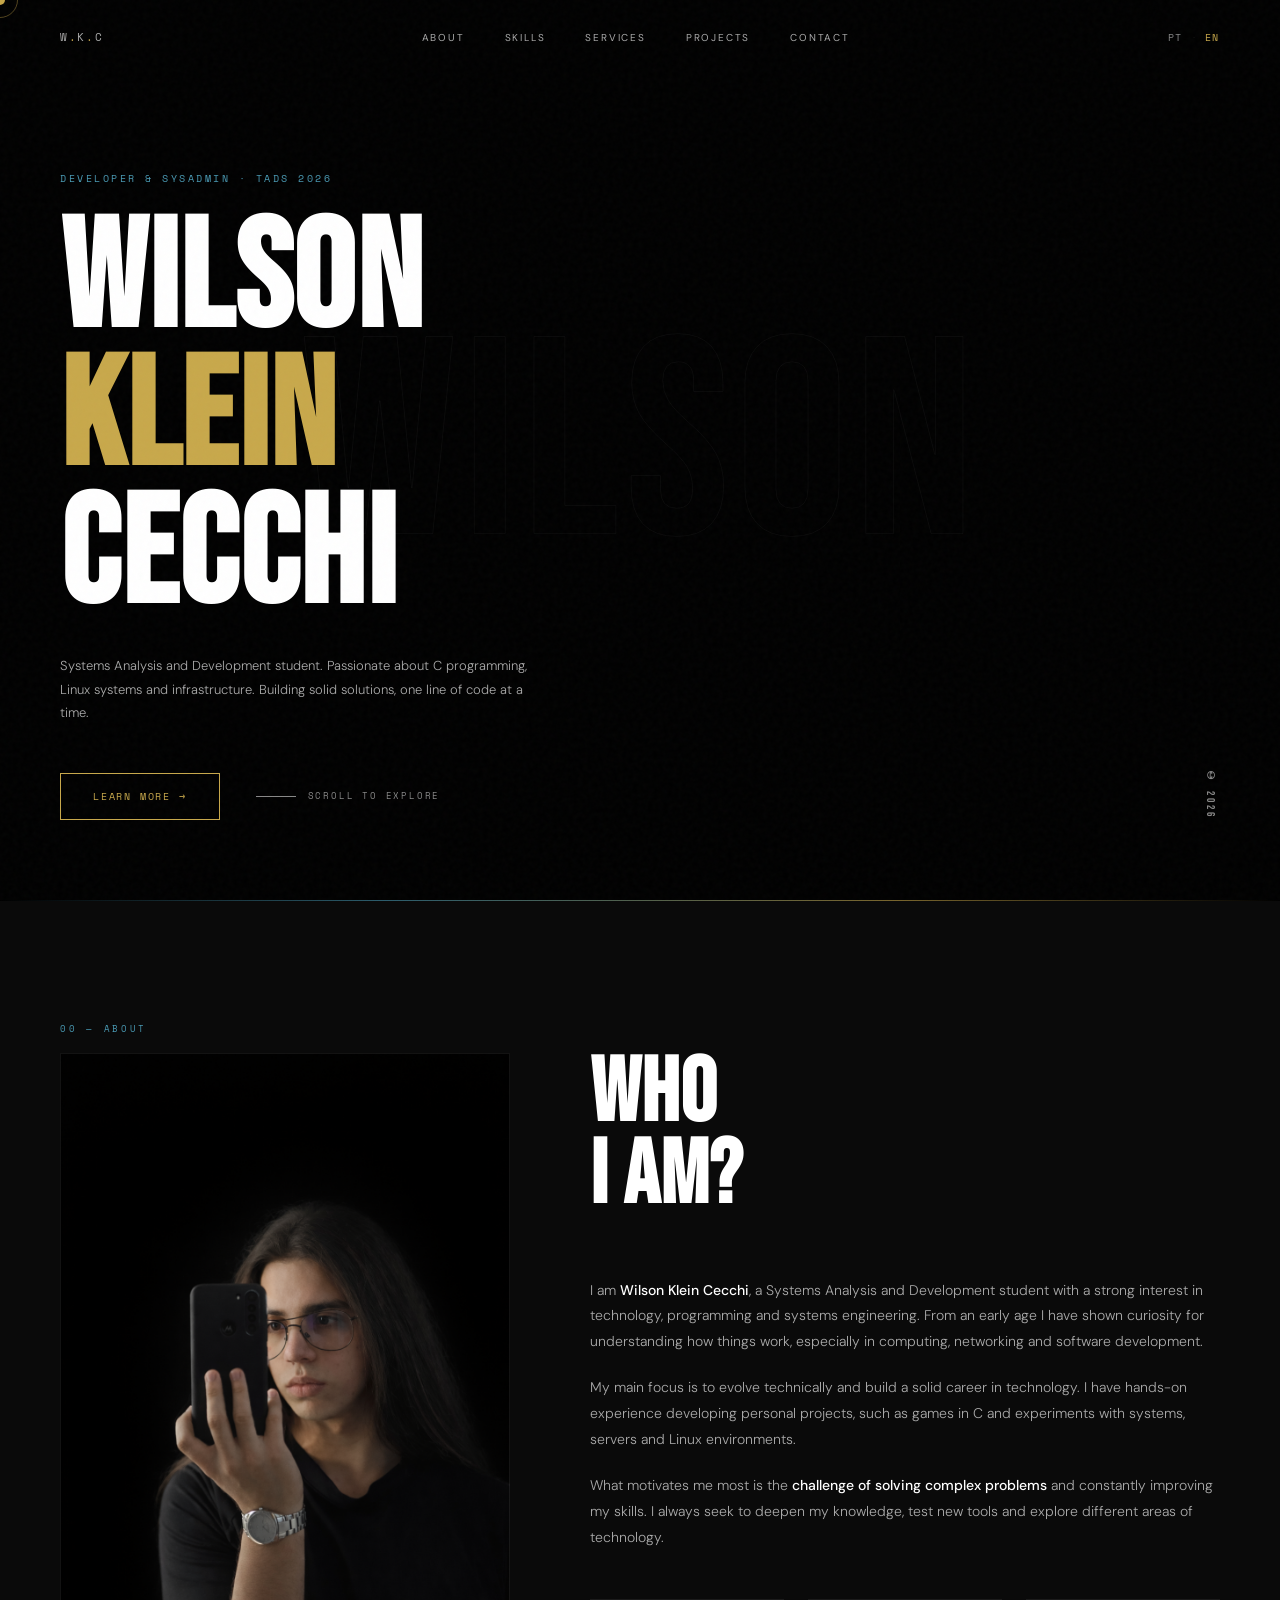
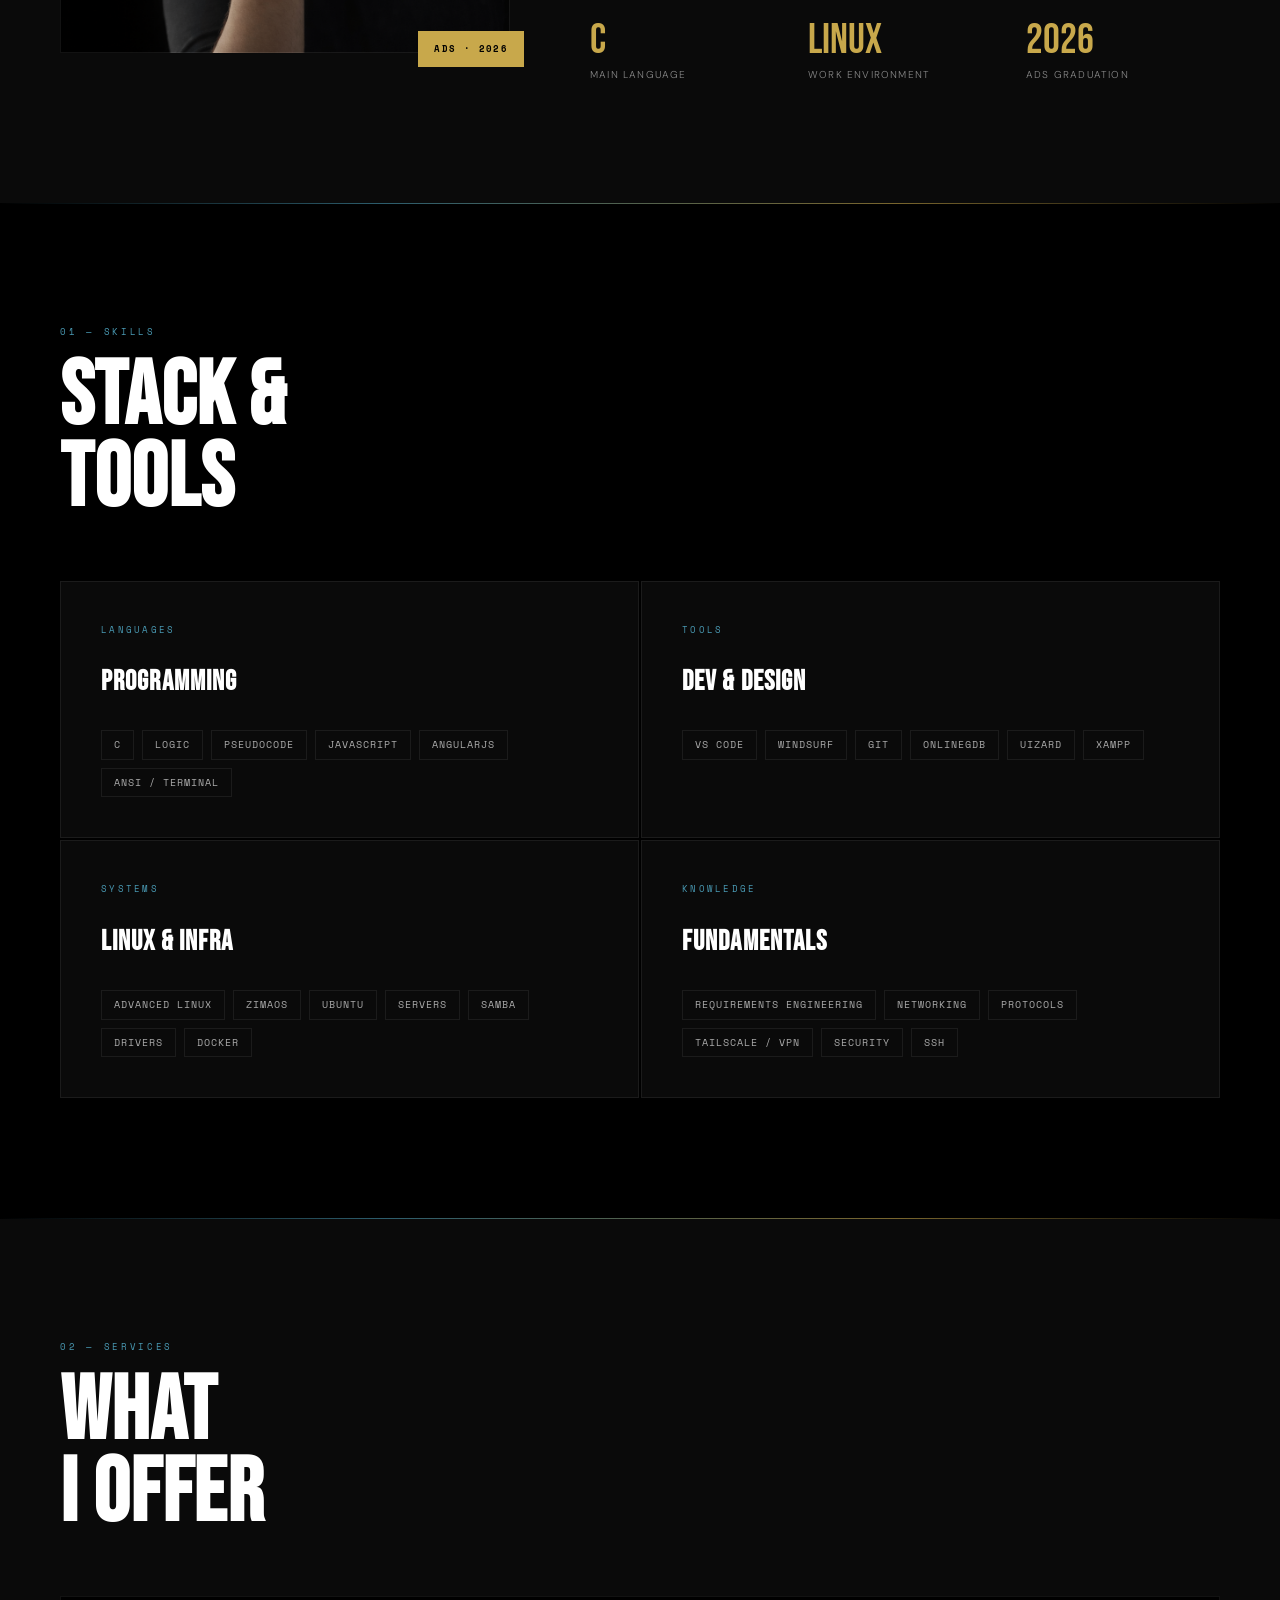
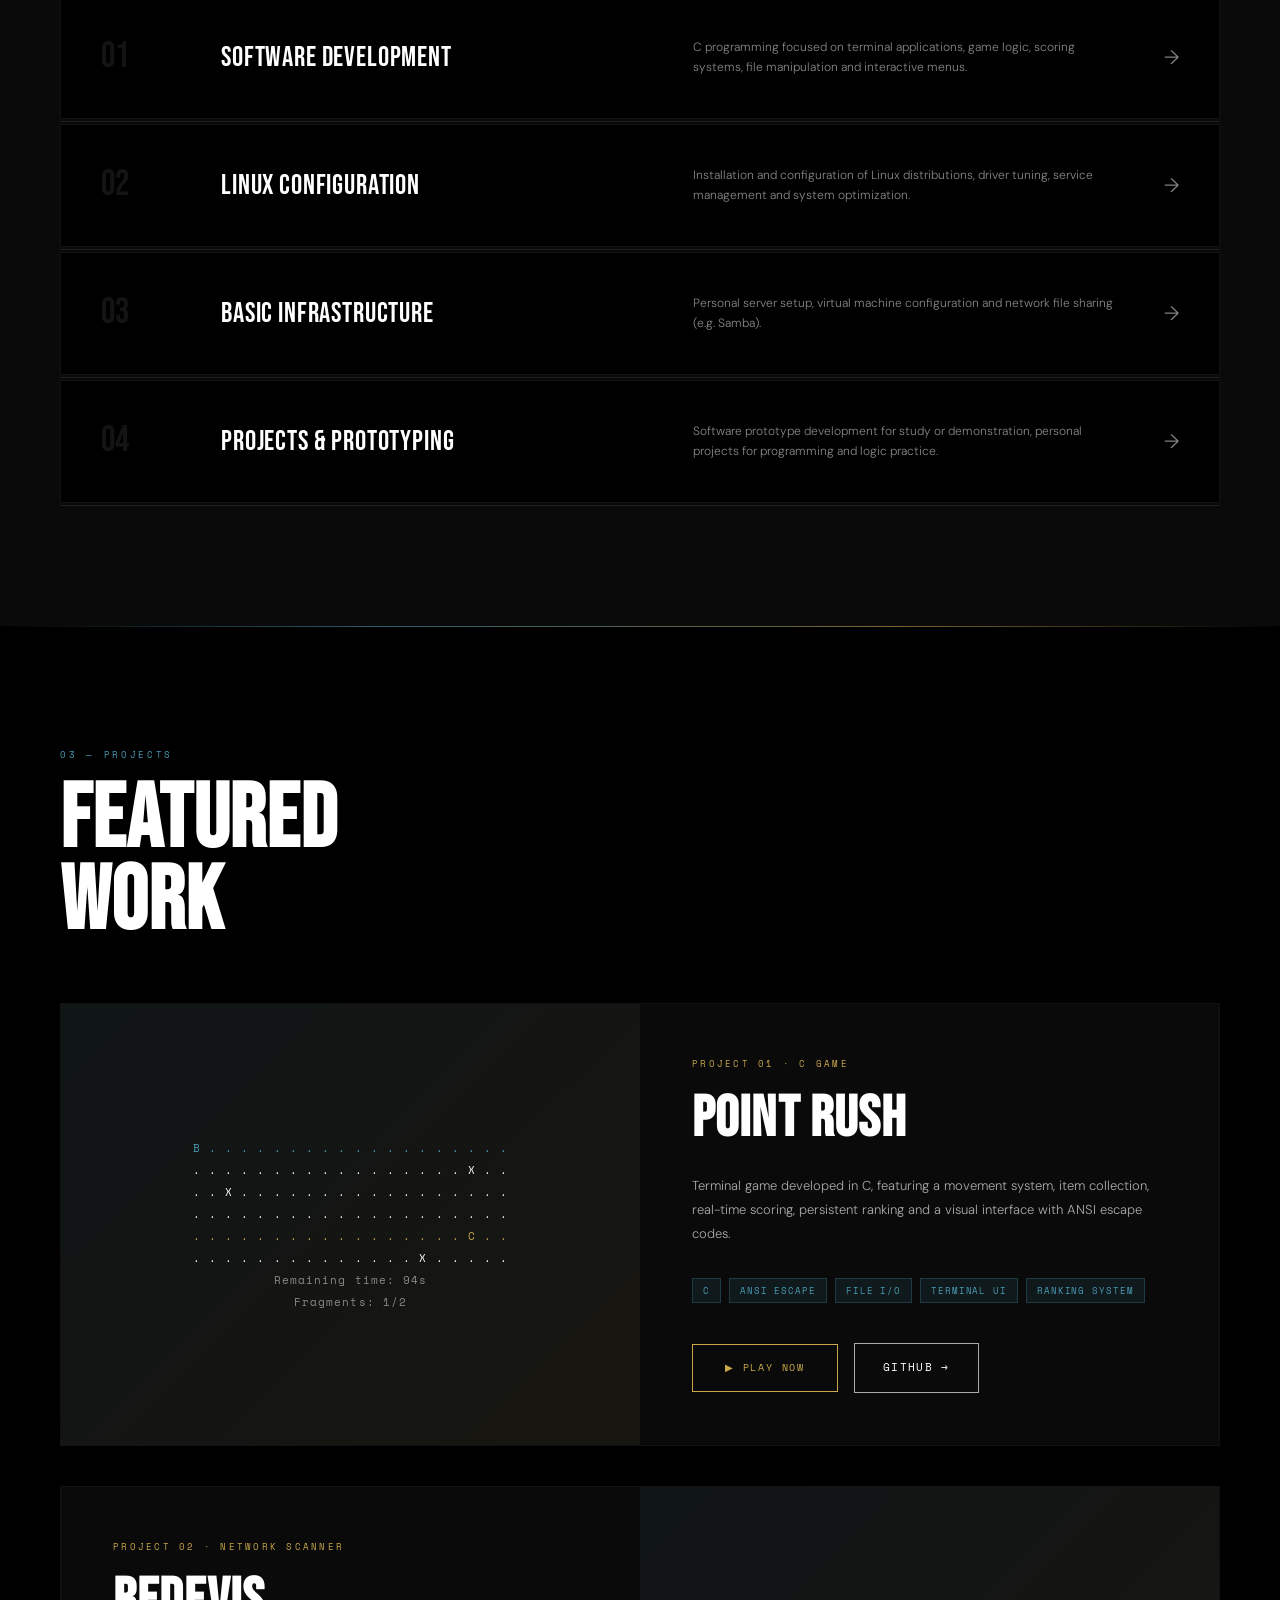
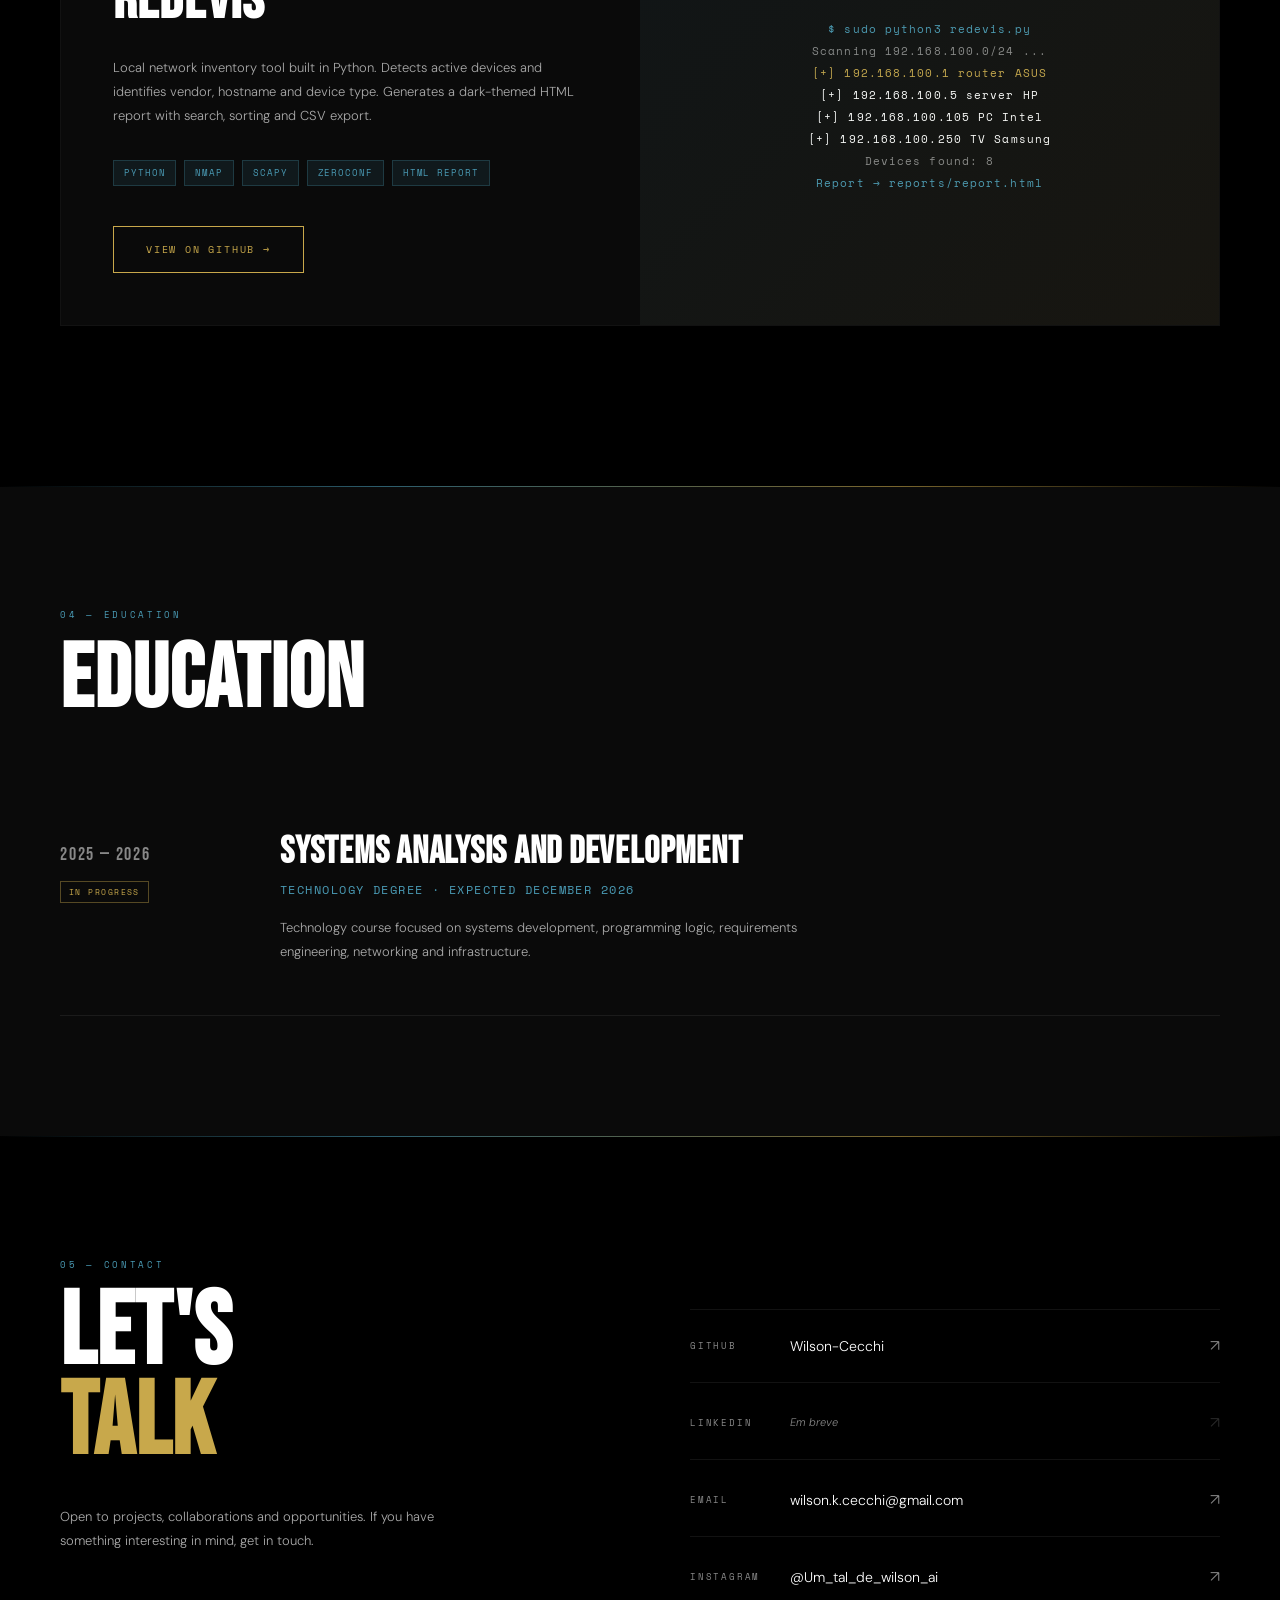
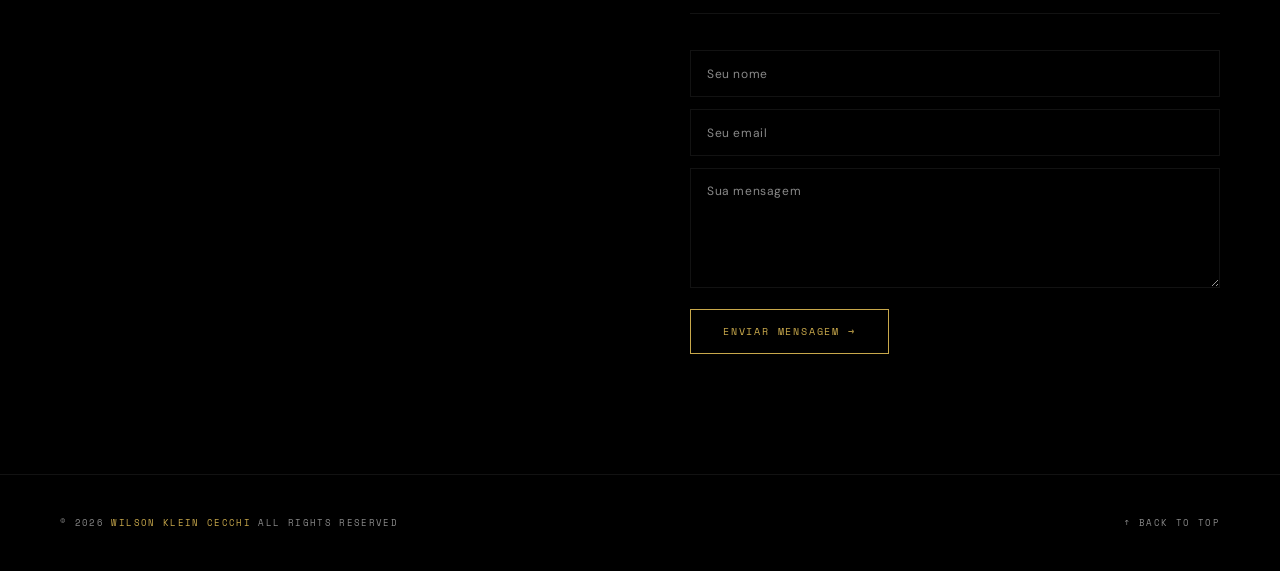
==== en/index.html @ 19622542 "update" ====
<!doctype html>
<html lang="en">
  <head>
    <meta charset="UTF-8" />
    <meta name="viewport" content="width=device-width, initial-scale=1.0" />
    <title>Wilson Klein Cecchi — Developer &amp; Sysadmin</title>
    <meta
      name="description"
      content="Portfolio of Wilson Klein Cecchi — Developer &amp; Sysadmin · TADS 2026"
    />
    <meta name="author" content="Wilson Klein Cecchi" />
    <meta name="robots" content="index, follow" />
    <meta property="og:type" content="website" />
    <meta property="og:url" content="https://wkcdev.dev/en" />
    <meta
      property="og:title"
      content="Wilson Klein Cecchi — Developer &amp; Sysadmin"
    />
    <meta
      property="og:description"
      content="Portfolio of Wilson Klein Cecchi — Developer &amp; Sysadmin · TADS 2026"
    />
    <meta property="og:locale" content="en_US" />
    <link rel="canonical" href="https://wkcdev.dev/en" />
    <link rel="preconnect" href="https://fonts.googleapis.com" />
    <link
      href="https://fonts.googleapis.com/css2?family=Bebas+Neue&family=DM+Sans:wght@300;400;500&family=Space+Mono:wght@400;700&display=swap"
      rel="stylesheet"
    />
    <link rel="stylesheet" href="../assets/css/style.css" />
    <link rel="icon" type="image/svg+xml" href="../assets/img/favicon.svg" />
    <link
      rel="icon"
      type="image/png"
      sizes="32x32"
      href="../assets/img/favicon-32.png"
    />
    <link
      rel="apple-touch-icon"
      sizes="180x180"
      href="../assets/img/favicon-180.png"
    />
  </head>
  <body>
    <div class="cursor" id="cursor"></div>
    <div class="cursor-ring" id="cursor-ring"></div>
    <nav>
      <a href="#hero" class="nav-logo">W<span>.</span>K<span>.</span>C</a>
      <div class="nav-links">
        <a href="#about">About</a>
        <a href="#skills">Skills</a>
        <a href="#services">Services</a>
        <a href="#projects">Projects</a>
        <a href="#contact">Contact</a>
      </div>
      <div class="lang-switcher">
        <a href="../" class="lang-btn" data-lang="pt">PT</a>
        <span class="lang-sep">·</span>
        <a href="./" class="lang-btn active" data-lang="en">EN</a>
      </div>
      <button class="nav-hamburger" id="nav-hamburger" aria-label="Menu">
        <span></span><span></span><span></span>
      </button>
      <div class="nav-mobile" id="nav-mobile">
        <a href="#about" class="nav-mobile-link">About</a>
        <a href="#skills" class="nav-mobile-link">Skills</a>
        <a href="#services" class="nav-mobile-link">Services</a>
        <a href="#projects" class="nav-mobile-link">Projects</a>
        <a href="#contact" class="nav-mobile-link">Contact</a>
        <div class="lang-switcher lang-switcher-mobile">
          <a href="../" class="lang-btn" data-lang="pt">PT</a>
          <span class="lang-sep">·</span>
          <a href="./" class="lang-btn active" data-lang="en">EN</a>
        </div>
      </div>
    </nav>
    <section id="hero">
      <div class="hero-bg-text" aria-hidden="true">WILSON</div>
      <p class="hero-tag">Developer &amp; Sysadmin · TADS 2026</p>
      <h1 class="hero-name">
        Wilson<br />
        <span class="accent">Klein</span><br />
        Cecchi
      </h1>
      <p class="hero-sub">
        Systems Analysis and Development student. Passionate about C
        programming, Linux systems and infrastructure. Building solid solutions,
        one line of code at a time.
      </p>
      <div class="hero-cta-row">
        <a href="#projects" class="btn-primary">Learn more →</a>
        <span class="hero-scroll">Scroll to explore</span>
      </div>
      <div class="hero-year">© 2026</div>
    </section>
    <div class="gradient-bar"></div>
    <section id="about">
      <p class="section-label">00 — About</p>
      <div class="about-grid reveal">
        <div class="about-photo-wrap">
          <div class="about-photo">
            <img
              src="../assets/img/eutalvez.png"
              alt="Foto de Wilson Klein Cecchi"
            />
          </div>
          <div class="about-photo-tag">ADS · 2026</div>
        </div>
        <div class="about-text">
          <h2 class="section-title">Who<br />I am?</h2>
          <p>
            I am <strong>Wilson Klein Cecchi</strong>, a Systems Analysis and
            Development student with a strong interest in technology,
            programming and systems engineering. From an early age I have shown
            curiosity for understanding how things work, especially in
            computing, networking and software development.
          </p>
          <p>
            My main focus is to evolve technically and build a solid career in
            technology. I have hands-on experience developing personal projects,
            such as games in C and experiments with systems, servers and Linux
            environments.
          </p>
          <p>
            What motivates me most is the
            <strong>challenge of solving complex problems</strong> and
            constantly improving my skills. I always seek to deepen my
            knowledge, test new tools and explore different areas of technology.
          </p>
          <div class="about-stats">
            <div class="stat">
              <div class="stat-number">C</div>
              <div class="stat-label">Main Language</div>
            </div>
            <div class="stat">
              <div class="stat-number">Linux</div>
              <div class="stat-label">Work Environment</div>
            </div>
            <div class="stat">
              <div class="stat-number">2026</div>
              <div class="stat-label">ADS Graduation</div>
            </div>
          </div>
        </div>
      </div>
    </section>
    <div class="gradient-bar"></div>
    <section id="skills">
      <p class="section-label reveal">01 — Skills</p>
      <h2 class="section-title reveal">Stack &amp;<br />Tools</h2>
      <div class="skills-grid">
        <div class="skill-category reveal reveal-delay-1">
          <p class="skill-cat-label">Languages</p>
          <h3 class="skill-cat-title">Programming</h3>
          <div class="skill-tags">
            <span class="skill-tag">C</span>
            <span class="skill-tag">Logic</span>
            <span class="skill-tag">Pseudocode</span>
            <span class="skill-tag">JavaScript</span>
            <span class="skill-tag">AngularJS</span>
            <span class="skill-tag">ANSI / Terminal</span>
          </div>
        </div>
        <div class="skill-category reveal reveal-delay-2">
          <p class="skill-cat-label">Tools</p>
          <h3 class="skill-cat-title">Dev &amp; Design</h3>
          <div class="skill-tags">
            <span class="skill-tag">VS Code</span>
            <span class="skill-tag">Windsurf</span>
            <span class="skill-tag">Git</span>
            <span class="skill-tag">OnlineGDB</span>
            <span class="skill-tag">Uizard</span>
            <span class="skill-tag">XAMPP</span>
          </div>
        </div>
        <div class="skill-category reveal reveal-delay-1">
          <p class="skill-cat-label">Systems</p>
          <h3 class="skill-cat-title">Linux &amp; Infra</h3>
          <div class="skill-tags">
            <span class="skill-tag">Advanced Linux</span>
            <span class="skill-tag">ZimaOS</span>
            <span class="skill-tag">Ubuntu</span>
            <span class="skill-tag">Servers</span>
            <span class="skill-tag">Samba</span>
            <span class="skill-tag">Drivers</span>
            <span class="skill-tag">Docker</span>
          </div>
        </div>
        <div class="skill-category reveal reveal-delay-2">
          <p class="skill-cat-label">Knowledge</p>
          <h3 class="skill-cat-title">Fundamentals</h3>
          <div class="skill-tags">
            <span class="skill-tag">Requirements Engineering</span>
            <span class="skill-tag">Networking</span>
            <span class="skill-tag">Protocols</span>
            <span class="skill-tag">Tailscale / VPN</span>
            <span class="skill-tag">Security</span>
            <span class="skill-tag">SSH</span>
          </div>
        </div>
      </div>
    </section>
    <div class="gradient-bar"></div>
    <section id="services">
      <p class="section-label reveal">02 — Services</p>
      <h2 class="section-title reveal">What<br />I offer</h2>
      <div class="services-list reveal">
        <div class="service-item" data-accordion>
          <span class="service-num">01</span>
          <span class="service-name">Software Development</span>
          <p class="service-desc">
            C programming focused on terminal applications, game logic, scoring
            systems, file manipulation and interactive menus.
          </p>
          <span class="service-arrow">→</span>
        </div>
        <div class="service-details" data-accordion-body>
          <ul>
            <li>Main language: C (C99/C11)</li>
            <li>Data structures: arrays, structs, pointers</li>
            <li>File handling: read/write with FILE*</li>
            <li>Terminal interface: ANSI escape codes, interactive menus</li>
            <li>Game logic: movement, collision, ranking, timer</li>
          </ul>
        </div>
        <div class="service-item" data-accordion>
          <span class="service-num">02</span>
          <span class="service-name">Linux Configuration</span>
          <p class="service-desc">
            Installation and configuration of Linux distributions, driver
            tuning, service management and system optimization.
          </p>
          <span class="service-arrow">→</span>
        </div>
        <div class="service-details" data-accordion-body>
          <ul>
            <li>Distributions: Ubuntu, Zorin OS, ZimaOS</li>
            <li>Service management: systemd, journalctl</li>
            <li>Drivers: NVIDIA legacy, Intel i915, DKMS</li>
            <li>Optimization: throttling, power management</li>
            <li>Environments: GNOME, boot and GRUB configuration</li>
          </ul>
        </div>
        <div class="service-item" data-accordion>
          <span class="service-num">03</span>
          <span class="service-name">Basic Infrastructure</span>
          <p class="service-desc">
            Personal server setup, virtual machine configuration and network
            file sharing (e.g. Samba).
          </p>
          <span class="service-arrow">→</span>
        </div>
        <div class="service-details" data-accordion-body>
          <ul>
            <li>Servers: ZimaOS, Docker, Docker Compose</li>
            <li>Networking: Tailscale VPN, SSH (ed25519), fail2ban</li>
            <li>File sharing: Samba, SCP, Rsync</li>
            <li>Monitoring: Uptime Kuma, AdGuard Home</li>
            <li>Backup: Restic + SFTP with automatic retention</li>
          </ul>
        </div>
        <div class="service-item" data-accordion>
          <span class="service-num">04</span>
          <span class="service-name">Projects &amp; Prototyping</span>
          <p class="service-desc">
            Software prototype development for study or demonstration, personal
            projects for programming and logic practice.
          </p>
          <span class="service-arrow">→</span>
        </div>
        <div class="service-details" data-accordion-body>
          <ul>
            <li>Rapid prototyping in C and terminal</li>
            <li>Textual interface design with ANSI</li>
            <li>Documentation and requirements engineering</li>
            <li>Version control with Git</li>
            <li>Manual testing and logic validation</li>
          </ul>
        </div>
      </div>
    </section>
    <div class="gradient-bar"></div>
    <section id="projects">
      <p class="section-label reveal">03 — Projects</p>
      <h2 class="section-title reveal">Featured<br />work</h2>
      <div class="project-card reveal">
        <div class="project-visual">
          <div class="terminal-wrap">
            <span class="t-cyan">B . . . . . . . . . . . . . . . . . . .</span>
            <span class="t-white">. . . . . . . . . . . . . . . . . X . .</span>
            <span class="t-white">. . X . . . . . . . . . . . . . . . . .</span>
            <span class="t-white">. . . . . . . . . . . . . . . . . . . .</span>
            <span class="t-gold">. . . . . . . . . . . . . . . . . C . .</span>
            <span class="t-white">. . . . . . . . . . . . . . X . . . . .</span>
            <span class="t-grey-dim">Remaining time: 94s</span>
            <span class="t-grey-dim">Fragments: 1/2 </span>
          </div>
        </div>
        <div class="project-info">
          <div>
            <p class="project-label">Project 01 · C Game</p>
            <h3 class="project-name">Point Rush</h3>
            <p class="project-desc">
              Terminal game developed in C, featuring a movement system, item
              collection, real-time scoring, persistent ranking and a visual
              interface with ANSI escape codes.
            </p>
            <div class="project-tech">
              <span class="tech-chip">C</span>
              <span class="tech-chip">ANSI Escape</span>
              <span class="tech-chip">File I/O</span>
              <span class="tech-chip">Terminal UI</span>
              <span class="tech-chip">Ranking System</span>
            </div>
          </div>
          <div class="project-btns">
            <a
              href="https://onlinegdb.com/SGRejion7L"
              target="_blank"
              rel="noopener noreferrer"
              class="btn-primary"
              >▶ Play now</a
            >
            <a
              href="https://github.com/Wilson-Cecchi/Point-Rush"
              target="_blank"
              rel="noopener noreferrer"
              class="btn-secondary"
              >GitHub →</a
            >
          </div>
        </div>
      </div>
      <div class="project-card reveal reverse">
        <div class="project-visual">
          <div class="terminal-wrap">
            <span class="t-cyan">$ sudo python3 redevis.py</span>
            <span class="t-grey-dim">Scanning 192.168.100.0/24 ...</span>
            <span class="t-gold">[+] 192.168.100.1 router ASUS</span>
            <span class="t-white">[+] 192.168.100.5 server HP </span>
            <span class="t-white">[+] 192.168.100.105 PC Intel</span>
            <span class="t-white">[+] 192.168.100.250 TV Samsung</span>
            <span class="t-grey-dim">Devices found: 8</span>
            <span class="t-cyan">Report → reports/report.html</span>
          </div>
        </div>
        <div class="project-info">
          <div>
            <p class="project-label">Project 02 · Network Scanner</p>
            <h3 class="project-name">Redevis</h3>
            <p class="project-desc">
              Local network inventory tool built in Python. Detects active
              devices and identifies vendor, hostname and device type. Generates
              a dark-themed HTML report with search, sorting and CSV export.
            </p>
            <div class="project-tech">
              <span class="tech-chip">Python</span>
              <span class="tech-chip">nmap</span>
              <span class="tech-chip">Scapy</span>
              <span class="tech-chip">Zeroconf</span>
              <span class="tech-chip">HTML Report</span>
            </div>
          </div>
          <div class="project-btns">
            <a
              href="https://github.com/Wilson-Cecchi/redevis"
              target="_blank"
              rel="noopener noreferrer"
              class="btn-primary"
              >View on GitHub →</a
            >
          </div>
        </div>
      </div>
    </section>
    <div class="gradient-bar"></div>
    <section id="education">
      <p class="section-label reveal">04 — Education</p>
      <h2 class="section-title reveal">Education</h2>
      <div class="edu-card reveal">
        <div>
          <p class="edu-year">2025 — 2026</p>
          <span class="edu-status">In progress</span>
        </div>
        <div>
          <h3 class="edu-degree">Systems Analysis and Development</h3>
          <p class="edu-institution">
            Technology Degree · Expected December 2026
          </p>
          <p class="edu-desc">
            Technology course focused on systems development, programming logic,
            requirements engineering, networking and infrastructure.
          </p>
        </div>
      </div>
    </section>
    <div class="gradient-bar"></div>
    <section id="contact">
      <p class="section-label reveal">05 — Contact</p>
      <div class="contact-inner">
        <div class="reveal">
          <h2 class="contact-headline">
            Let's<br />
            <span>talk</span>
          </h2>
          <p class="contact-note">
            Open to projects, collaborations and opportunities. If you have
            something interesting in mind, get in touch.
          </p>
        </div>
        <div class="contact-links reveal reveal-delay-1">
          <a
            href="https://github.com/Wilson-Cecchi"
            class="contact-link-item"
            target="_blank"
            rel="noopener noreferrer"
          >
            <div class="contact-link-left">
              <span class="contact-link-platform">GitHub</span>
              <span class="contact-link-value">Wilson-Cecchi</span>
            </div>
            <span class="contact-link-arrow">↗</span>
          </a>
          <div class="contact-link-item is-pending">
            <div class="contact-link-left">
              <span class="contact-link-platform">LinkedIn</span>
              <span class="contact-link-value contact-pending">Em breve</span>
            </div>
            <span class="contact-link-arrow" style="opacity: 0.3">↗</span>
          </div>
          <a href="mailto:wilson.k.cecchi@gmail.com" class="contact-link-item">
            <div class="contact-link-left">
              <span class="contact-link-platform">Email</span>
              <span class="contact-link-value">wilson.k.cecchi@gmail.com</span>
            </div>
            <span class="contact-link-arrow">↗</span>
          </a>
          <a
            href="https://instagram.com/Um_tal_de_wilson_ai"
            class="contact-link-item"
            target="_blank"
            rel="noopener noreferrer"
          >
            <div class="contact-link-left">
              <span class="contact-link-platform">Instagram</span>
              <span class="contact-link-value">@Um_tal_de_wilson_ai</span>
            </div>
            <span class="contact-link-arrow">↗</span>
          </a>
          <form
            class="contact-form reveal reveal-delay-2"
            action="https://formspree.io/f/xnjgdnwy"
            method="POST"
          >
            <div class="form-group">
              <input type="text" name="name" placeholder="Seu nome" required />
            </div>
            <div class="form-group">
              <input
                type="email"
                name="email"
                placeholder="Seu email"
                required
              />
            </div>
            <div class="form-group">
              <textarea
                name="message"
                placeholder="Sua mensagem"
                rows="5"
                required
              ></textarea>
            </div>
            <button type="submit" class="form-btn">Enviar mensagem →</button>
          </form>
        </div>
      </div>
    </section>
    <footer>
      <p class="footer-copy">
        © 2026
        <span>Wilson Klein Cecchi</span>
        All rights reserved
      </p>
      <a href="#hero" class="footer-back">↑ Back to top</a>
    </footer>
    <script src="../assets/js/main.js"></script>
    <script src="../assets/js/game.js"></script>
  </body>
</html>
---- assets/css/style.css ----
/* =====================================================
   style.css — Wilson Klein Cecchi Portfolio
   =====================================================

   ÍNDICE
   ──────────────────────────────────────────────────
   01. Variáveis
   02. Reset & Base
   03. Cursor Customizado
   04. Overlay de Ruído
   05. Barra Gradiente
   06. Navegação
   07. Seções — Base
   08. Hero
   09. Sobre
   10. Skills
   11. Serviços
   12. Accordion de Serviços
   13. Projetos
   14. Educação
   15. Contato
   16. Footer
   17. Animações & Reveal
   18. Seletor de Idioma
   19. Responsivo
   20. Seleção de Texto
   ===================================================== */


/* ─────────────────────────────────────────────────────
   01. VARIÁVEIS
───────────────────────────────────────────────────── */
:root {
  --black:    #000000;
  --dark:     #0a0a0a;
  --white:    #ffffff;
  --grey:     #aaaaaa;
  --grey-dim: #888888;
  --gold:     #c8a84b;
  --cyan:     #4a9bb5;
  --border:   rgba(255,255,255,0.07);
}


/* ─────────────────────────────────────────────────────
   02. RESET & BASE
───────────────────────────────────────────────────── */
*, *::before, *::after {
  box-sizing: border-box;
  margin: 0;
  padding: 0;
}
html {
  scroll-behavior: smooth;
}
body {
  background: var(--black);
  color: var(--white);
  font-family: 'DM Sans', sans-serif;
  font-weight: 300;
  line-height: 1.75;
  overflow-x: hidden;
  cursor: none;
}


/* ─────────────────────────────────────────────────────
   03. CURSOR CUSTOMIZADO
───────────────────────────────────────────────────── */
.cursor {
  width: 10px; height: 10px;
  background: var(--gold);
  border-radius: 50%;
  position: fixed; top: 0; left: 0;
  pointer-events: none;
  z-index: 9999;
  transform: translate(-50%, -50%);
  transition: width .3s, height .3s, background .3s;
  mix-blend-mode: difference;
}
.cursor-ring {
  width: 36px; height: 36px;
  border: 1px solid rgba(200,168,75,.4);
  border-radius: 50%;
  position: fixed; top: 0; left: 0;
  pointer-events: none;
  z-index: 9998;
  transform: translate(-50%, -50%);
  transition: border-color .3s;
}
body:has(a:hover) .cursor,
body:has(button:hover) .cursor {
  width: 16px; height: 16px;
  background: var(--cyan);
}
@media (pointer: coarse) {
  .cursor, .cursor-ring { display: none !important; }
}


/* ─────────────────────────────────────────────────────
   04. OVERLAY DE RUÍDO
───────────────────────────────────────────────────── */
body::before {
  content: '';
  position: fixed; inset: 0;
  background-image: url("data:image/svg+xml,%3Csvg viewBox='0 0 200 200' xmlns='http://www.w3.org/2000/svg'%3E%3Cfilter id='n'%3E%3CfeTurbulence type='fractalNoise' baseFrequency='0.9' numOctaves='4' stitchTiles='stitch'/%3E%3C/filter%3E%3Crect width='100%25' height='100%25' filter='url(%23n)' opacity='1'/%3E%3C/svg%3E");
  opacity: .028;
  pointer-events: none;
  z-index: 9990;
}


/* ─────────────────────────────────────────────────────
   05. BARRA GRADIENTE
───────────────────────────────────────────────────── */
.gradient-bar {
  height: 1px;
  background: linear-gradient(90deg, transparent 0%, var(--cyan) 30%, var(--gold) 70%, transparent 100%);
  opacity: .6;
}


/* ─────────────────────────────────────────────────────
   06. NAVEGAÇÃO
───────────────────────────────────────────────────── */
nav {
  position: fixed; top: 0; left: 0; right: 0;
  z-index: 100;
  display: flex; align-items: center; justify-content: space-between;
  padding: 28px 60px;
  background: linear-gradient(to bottom, rgba(0,0,0,.9), transparent);
  transition: background .3s, backdrop-filter .3s;
}
nav.scrolled {
  backdrop-filter: blur(20px);
  background: rgba(0,0,0,.85);
}
.nav-logo {
  font-family: 'Space Mono', monospace;
  font-size: 11px;
  letter-spacing: .15em;
  color: var(--grey);
  text-decoration: none;
  text-transform: uppercase;
}
.nav-logo span { color: var(--gold); }
.nav-links {
  display: flex; gap: 40px;
}
.nav-links a {
  font-size: 10px;
  letter-spacing: .18em;
  text-transform: uppercase;
  color: var(--grey);
  text-decoration: none;
  font-weight: 400;
  transition: color .3s;
}
.nav-links a:hover { color: var(--white); }


/* ─────────────────────────────────────────────────────
   07. SEÇÕES — BASE
───────────────────────────────────────────────────── */
section { padding: 120px 60px; }

.section-label {
  font-family: 'Space Mono', monospace;
  font-size: 9px;
  letter-spacing: .3em;
  color: var(--cyan);
  text-transform: uppercase;
  margin-bottom: 16px;
}
.section-title {
  font-family: 'Bebas Neue', sans-serif;
  font-size: clamp(48px, 7vw, 100px);
  line-height: .92;
  letter-spacing: .01em;
  margin-bottom: 60px;
}


/* ─────────────────────────────────────────────────────
   08. HERO
───────────────────────────────────────────────────── */
#hero {
  min-height: 100vh;
  display: flex; flex-direction: column; justify-content: flex-end;
  padding: 0 60px 80px;
  position: relative; overflow: hidden;
}
.hero-bg-text {
  position: absolute; top: 50%; left: 50%;
  transform: translate(-50%, -50%);
  font-family: 'Bebas Neue', sans-serif;
  font-size: clamp(120px, 22vw, 340px);
  color: transparent;
  -webkit-text-stroke: 1px rgba(255,255,255,.04);
  white-space: nowrap;
  pointer-events: none; user-select: none;
  letter-spacing: .02em;
}
.hero-tag {
  font-family: 'Space Mono', monospace;
  font-size: 10px;
  letter-spacing: .25em;
  color: var(--cyan);
  text-transform: uppercase;
  margin-bottom: 24px;
  opacity: 0;
  animation: fadeUp .8s ease .2s forwards;
}
.hero-name {
  font-family: 'Bebas Neue', sans-serif;
  font-size: clamp(72px, 12vw, 180px);
  line-height: .9;
  letter-spacing: .01em;
  opacity: 0;
  animation: fadeUp .9s ease .4s forwards;
}
.hero-name .accent { color: var(--gold); }
.hero-sub {
  margin-top: 28px;
  font-size: 13px;
  color: var(--grey);
  max-width: 480px;
  line-height: 1.8;
  opacity: 0;
  animation: fadeUp .9s ease .6s forwards;
}
.hero-cta-row {
  margin-top: 48px;
  display: flex; align-items: center; gap: 36px;
  opacity: 0;
  animation: fadeUp .9s ease .8s forwards;
}
.hero-scroll {
  font-family: 'Space Mono', monospace;
  font-size: 9px;
  letter-spacing: .2em;
  color: var(--grey-dim);
  text-transform: uppercase;
  display: flex; align-items: center; gap: 12px;
}
.hero-scroll::before {
  content: '';
  width: 40px; height: 1px;
  background: var(--grey-dim);
  display: block;
}
.hero-year {
  position: absolute; right: 60px; bottom: 80px;
  font-family: 'Bebas Neue', sans-serif;
  font-size: 11px;
  letter-spacing: .3em;
  color: var(--grey-dim);
  writing-mode: vertical-rl;
  opacity: 0;
  animation: fadeUp 1s ease 1s forwards;
}

/* Botão primário (compartilhado: Hero + Projetos) */
.btn-primary {
  display: inline-flex; align-items: center; gap: 10px;
  padding: 14px 32px;
  background: transparent;
  border: 1px solid var(--gold);
  color: var(--gold);
  font-family: 'Space Mono', monospace;
  font-size: 10px;
  letter-spacing: .18em;
  text-transform: uppercase;
  text-decoration: none;
  cursor: none;
  transition: background .3s, color .3s;
}
.btn-primary:hover { background: var(--gold); color: var(--black); }


/* ─────────────────────────────────────────────────────
   09. SOBRE
───────────────────────────────────────────────────── */
#about { background: var(--dark); }

.about-grid {
  display: grid;
  grid-template-columns: 1fr 1.4fr;
  gap: 80px;
  align-items: start;
}
.about-photo-wrap { position: relative; }
.about-photo {
  width: 100%; aspect-ratio: 3/4;
  background: #111; overflow: hidden;
  position: relative;
}
.about-photo img { width: 100%; height: 100%; object-fit: cover; }
.about-photo::after {
  content: ''; position: absolute; inset: 0;
  border: 1px solid var(--border);
}
.about-photo-placeholder {
  width: 100%; height: 100%;
  display: flex; flex-direction: column; align-items: center; justify-content: center;
  gap: 16px; color: var(--grey-dim);
}
.about-photo-placeholder svg { opacity: .2; }
.about-photo-placeholder span {
  font-family: 'Space Mono', monospace;
  font-size: 9px; letter-spacing: .2em;
  text-transform: uppercase; opacity: .4;
}
.about-photo-tag {
  position: absolute; bottom: -14px; right: -14px;
  padding: 10px 16px;
  background: var(--gold); color: var(--black);
  font-family: 'Space Mono', monospace;
  font-size: 9px; letter-spacing: .15em;
  text-transform: uppercase; font-weight: 700;
}
.about-text p {
  font-size: 14px; color: var(--grey);
  margin-bottom: 20px; line-height: 1.85;
}
.about-text p strong { color: var(--white); font-weight: 500; }
.about-stats {
  margin-top: 48px;
  display: grid; grid-template-columns: repeat(3,1fr); gap: 24px;
}
.stat { border-top: 1px solid var(--border); padding-top: 20px; }
.stat-number {
  font-family: 'Bebas Neue', sans-serif;
  font-size: 42px; line-height: 1; color: var(--gold);
}
.stat-label {
  font-size: 10px; letter-spacing: .12em;
  color: var(--grey-dim); text-transform: uppercase; margin-top: 4px;
}


/* ─────────────────────────────────────────────────────
   10. SKILLS
───────────────────────────────────────────────────── */
#skills { background: var(--black); }

.skills-grid {
  display: grid; grid-template-columns: repeat(2,1fr); gap: 2px;
}
.skill-category {
  padding: 40px; background: var(--dark);
  border: 1px solid var(--border);
  position: relative; overflow: hidden;
  transition: border-color .3s;
}
.skill-category::before {
  content: ''; position: absolute; top: 0; left: 0; right: 0; height: 2px;
  background: linear-gradient(90deg, var(--cyan), var(--gold));
  transform: scaleX(0); transform-origin: left;
  transition: transform .4s ease;
}
.skill-category:hover::before { transform: scaleX(1); }
.skill-category:hover { border-color: rgba(255,255,255,.12); }
.skill-cat-label {
  font-family: 'Space Mono', monospace;
  font-size: 9px; letter-spacing: .25em;
  color: var(--cyan); text-transform: uppercase; margin-bottom: 20px;
}
.skill-cat-title {
  font-family: 'Bebas Neue', sans-serif;
  font-size: 28px; letter-spacing: .04em; margin-bottom: 24px;
}
.skill-tags { display: flex; flex-wrap: wrap; gap: 8px; }
.skill-tag {
  padding: 5px 12px;
  border: 1px solid var(--border);
  font-size: 10px; letter-spacing: .1em;
  color: var(--grey); text-transform: uppercase;
  font-family: 'Space Mono', monospace;
  transition: border-color .3s, color .3s;
}
.skill-category:hover .skill-tag { border-color: rgba(200,168,75,.3); }


/* ─────────────────────────────────────────────────────
   11. SERVIÇOS
───────────────────────────────────────────────────── */
#services { background: var(--dark); }

.services-list { display: flex; flex-direction: column; gap: 2px; }
.service-item {
  display: grid;
  grid-template-columns: 80px 1fr 1fr auto;
  align-items: center; gap: 40px;
  padding: 36px 40px;
  background: var(--black); border: 1px solid var(--border);
  transition: background .3s, border-color .3s;
  cursor: none;
}
.service-item:hover {
  background: rgba(200,168,75,.04);
  border-color: rgba(200,168,75,.2);
}
.service-num {
  font-family: 'Bebas Neue', sans-serif;
  font-size: 36px; color: rgba(255,255,255,.08); line-height: 1;
}
.service-name {
  font-family: 'Bebas Neue', sans-serif;
  font-size: 28px; letter-spacing: .03em; transition: color .3s;
}
.service-item:hover .service-name { color: var(--gold); }
.service-desc { font-size: 12px; color: var(--grey-dim); line-height: 1.7; }
.service-arrow {
  font-size: 20px; color: var(--grey-dim);
  transition: color .3s, transform .3s;
}
.service-item:hover .service-arrow { color: var(--gold); transform: translateX(4px); }
.service-item.active .service-arrow { transform: rotate(90deg); color: var(--gold); }


/* ─────────────────────────────────────────────────────
   12. ACCORDION DE SERVIÇOS
───────────────────────────────────────────────────── */
.service-details {
  max-height: 0;
  overflow: hidden;
  transition: max-height 0.4s ease, padding 0.4s ease;
  background: rgba(200,168,75,0.03);
  border: 1px solid var(--border);
  border-top: none;
}
.service-details.open {
  max-height: 300px;
  padding: 24px 40px;
}
.service-details ul {
  list-style: none;
  display: flex; flex-direction: column; gap: 10px;
}
.service-details ul li {
  font-family: 'Space Mono', monospace;
  font-size: 11px; letter-spacing: 0.08em;
  color: var(--grey);
  padding-left: 16px; position: relative;
}
.service-details ul li::before {
  content: '─';
  position: absolute; left: 0;
  color: var(--gold);
}


/* ─────────────────────────────────────────────────────
   13. PROJETOS
───────────────────────────────────────────────────── */
#projects { background: var(--black); }

.project-card {
  display: grid; grid-template-columns: 1fr 1fr;
  border: 1px solid var(--border);
  overflow: hidden; transition: border-color .4s;
  margin-bottom: 40px;
}
.project-card:hover { border-color: rgba(200,168,75,.3); }
.project-card.reverse .project-visual { order: 2; }
.project-card.reverse .project-info   { order: 1; }
.project-visual {
  background: #0d0d0d;
  aspect-ratio: 16/10;
  display: flex; align-items: center; justify-content: center;
  position: relative; overflow: hidden;
  aspect-ratio: unset;
  min-height: 100%;
}
.project-visual::after {
  content: ''; position: absolute; inset: 0;
  background: linear-gradient(135deg, rgba(74,155,181,.06), rgba(200,168,75,.06));
}
.terminal-wrap {
  font-family: 'Space Mono', monospace;
  font-size: 11px; letter-spacing: .1em;
  text-align: center; line-height: 2; padding: 20px;
}
.terminal-wrap span { display: block; opacity: 0; animation: termLine .4s ease forwards; }
.terminal-wrap span:nth-child(1) { animation-delay: .2s; }
.terminal-wrap span:nth-child(2) { animation-delay: .5s; }
.terminal-wrap span:nth-child(3) { animation-delay: .8s; }
.terminal-wrap span:nth-child(4) { animation-delay: 1.1s; }
.terminal-wrap span:nth-child(5) { animation-delay: 1.4s; }
.terminal-wrap span:nth-child(6) { animation-delay: 1.7s; }
.terminal-wrap span:nth-child(7) { animation-delay: 2.0s; }
.terminal-wrap span:nth-child(8) { animation-delay: 2.5s; }
.t-grey-dim { color: var(--grey-dim); }
.t-cyan     { color: var(--cyan); }
.t-gold     { color: var(--gold); }
.t-white    { color: var(--white); }
.project-info {
  padding: 52px;
  display: flex; flex-direction: column; justify-content: space-between;
  background: var(--dark);
}
.project-label {
  font-family: 'Space Mono', monospace;
  font-size: 9px; letter-spacing: .25em;
  color: var(--gold); text-transform: uppercase; margin-bottom: 20px;
}
.project-name {
  font-family: 'Bebas Neue', sans-serif;
  font-size: 58px; line-height: .92;
  letter-spacing: .02em; margin-bottom: 28px;
}
.project-desc {
  font-size: 13px; color: var(--grey);
  line-height: 1.85; margin-bottom: 32px;
}
.project-tech { display: flex; flex-wrap: wrap; gap: 8px; margin-bottom: 40px; }
.tech-chip {
  padding: 4px 10px;
  background: rgba(74,155,181,.1);
  border: 1px solid rgba(74,155,181,.25);
  font-family: 'Space Mono', monospace;
  font-size: 9px; letter-spacing: .1em;
  color: var(--cyan); text-transform: uppercase;
}

/* Botões do projeto */
.project-btns {
  display: flex; gap: 16px;
  align-items: center; flex-wrap: wrap;
}
a.btn-secondary {
  font-family: 'Space Mono', monospace;
  font-size: 11px; letter-spacing: .12em;
  text-transform: uppercase;
  color: var(--white) !important;
  text-decoration: none !important;
  border: 1px solid var(--grey);
  padding: 14px 28px;
  transition: background .3s, color .3s, border-color .3s;
  display: inline-block;
  cursor: none;
}
a.btn-secondary:hover {
  background: var(--grey);
  color: var(--black) !important;
  border-color: var(--grey);
}


/* ─────────────────────────────────────────────────────
   14. EDUCAÇÃO
───────────────────────────────────────────────────── */
#education { background: var(--dark); }

.edu-card {
  display: grid; grid-template-columns: 160px 1fr;
  gap: 60px; align-items: start;
  padding: 52px 0; border-bottom: 1px solid var(--border);
}
.edu-year {
  font-family: 'Bebas Neue', sans-serif;
  font-size: 18px; letter-spacing: .1em;
  color: var(--grey-dim); padding-top: 6px;
}
.edu-status {
  display: inline-block; margin-top: 10px;
  padding: 3px 8px;
  border: 1px solid rgba(200,168,75,.4);
  font-family: 'Space Mono', monospace;
  font-size: 8px; letter-spacing: .18em;
  color: var(--gold); text-transform: uppercase;
}
.edu-degree {
  font-family: 'Bebas Neue', sans-serif;
  font-size: 38px; line-height: 1;
  letter-spacing: .02em; margin-bottom: 8px;
}
.edu-institution {
  font-size: 12px; color: var(--cyan);
  letter-spacing: .12em; text-transform: uppercase;
  font-family: 'Space Mono', monospace; margin-bottom: 16px;
}
.edu-desc {
  font-size: 13px; color: var(--grey);
  line-height: 1.8; max-width: 560px;
}


/* ─────────────────────────────────────────────────────
   15. CONTATO
───────────────────────────────────────────────────── */
#contact { background: var(--black); }

.contact-inner {
  display: grid; grid-template-columns: 1fr 1fr;
  gap: 100px; align-items: start;
}
.contact-headline {
  font-family: 'Bebas Neue', sans-serif;
  font-size: clamp(52px, 8vw, 110px);
  line-height: .88; letter-spacing: .01em; margin-bottom: 36px;
}
.contact-headline span { color: var(--gold); }
.contact-note {
  font-size: 13px; color: var(--grey);
  line-height: 1.85; max-width: 400px;
}
.contact-links {
  display: flex; flex-direction: column; gap: 4px; padding-top: 20px;
}
.contact-link-item {
  display: flex; align-items: center; justify-content: space-between;
  padding: 22px 0; border-bottom: 1px solid var(--border);
  text-decoration: none; transition: border-color .3s; cursor: none;
}
.contact-link-item:hover { border-color: rgba(200,168,75,.4); }
.contact-link-item:first-child { border-top: 1px solid var(--border); }
.contact-link-left { display: flex; align-items: center; gap: 20px; }
.contact-link-platform {
  font-family: 'Space Mono', monospace;
  font-size: 9px; letter-spacing: .2em;
  color: var(--grey-dim); text-transform: uppercase; width: 80px;
}
.contact-link-value { font-size: 14px; color: var(--white); transition: color .3s; }
.contact-link-item:hover .contact-link-value { color: var(--gold); }
.contact-link-arrow {
  font-size: 16px; color: var(--grey-dim);
  transition: color .3s, transform .3s;
}
.contact-link-item:hover .contact-link-arrow { color: var(--gold); transform: translate(3px,-3px); }
.contact-pending { font-size: 11px; color: var(--grey-dim); font-style: italic; }
.contact-link-item.is-pending { cursor: default; }

.contact-form { margin-top: 2rem; display: flex; flex-direction: column; gap: 12px; }
.form-group input,
.form-group textarea { width: 100%; background: transparent; border: 1px solid var(--border); padding: 14px 16px; color: var(--white); font-family: 'DM Sans', sans-serif; font-size: 13px; outline: none; transition: border-color .3s; box-sizing: border-box }
.form-group input:focus,
.form-group textarea:focus { border-color: rgba(200,168,75,.4) }
.form-group input::placeholder,
.form-group textarea::placeholder { color: var(--grey-dim); font-size: 12px; letter-spacing: .05em; }
.form-group textarea { resize: vertical; min-height: 120px; }
.form-btn { align-self: flex-start; background: transparent; border: 1px solid var(--gold); color: var(--gold); padding: 14px 32px; font-family: 'Space Mono', monospace; font-size: 10px; letter-spacing: .18em; text-transform: uppercase; cursor: none; transition: background .3s, color .3s; }
.form-btn:hover { background: var(--gold); color: var(--black); }


/* ─────────────────────────────────────────────────────
   16. FOOTER
───────────────────────────────────────────────────── */
footer {
  padding: 40px 60px;
  border-top: 1px solid var(--border);
  display: flex; align-items: center; justify-content: space-between;
}
.footer-copy {
  font-family: 'Space Mono', monospace;
  font-size: 9px; letter-spacing: .15em;
  color: var(--grey-dim); text-transform: uppercase;
}
.footer-copy span { color: var(--gold); }
.footer-back {
  font-family: 'Space Mono', monospace;
  font-size: 9px; letter-spacing: .15em;
  color: var(--grey-dim); text-transform: uppercase;
  text-decoration: none;
  display: flex; align-items: center; gap: 8px;
  cursor: none; transition: color .3s;
}
.footer-back:hover { color: var(--gold); }


/* ─────────────────────────────────────────────────────
   17. ANIMAÇÕES & REVEAL
───────────────────────────────────────────────────── */
@keyframes fadeUp {
  from { opacity: 0; transform: translateY(30px); }
  to   { opacity: 1; transform: translateY(0); }
}
@keyframes termLine {
  from { opacity: 0; transform: translateX(-8px); }
  to   { opacity: 1; transform: translateX(0); }
}
.reveal {
  opacity: 0; transform: translateY(40px);
  transition: opacity .8s ease, transform .8s ease;
}
.reveal.visible { opacity: 1; transform: translateY(0); }
.reveal-delay-1 { transition-delay: .1s; }
.reveal-delay-2 { transition-delay: .2s; }
.reveal-delay-3 { transition-delay: .3s; }


/* ─────────────────────────────────────────────────────
   18. SELETOR DE IDIOMA
───────────────────────────────────────────────────── */
.lang-switcher {
  display: flex; align-items: center; gap: 8px;
}
.lang-btn {
  font-family: 'Space Mono', monospace;
  font-size: 10px; letter-spacing: .15em;
  color: var(--grey-dim);
  text-decoration: none; text-transform: uppercase;
  transition: color .3s;
}
.lang-btn:hover { color: var(--white); }
.lang-btn.active { color: var(--gold); }
.lang-sep {
  font-size: 10px;
  color: var(--border);
  font-family: 'Space Mono', monospace;
}


/* ─────────────────────────────────────────────────────
   19. RESPONSIVO
───────────────────────────────────────────────────── */

/* Tablet / tela dividida (900px–1100px) */
@media (max-width: 1100px) {
  .project-card   { grid-template-columns: 1fr; }
  .project-visual { aspect-ratio: 16/6; }
  .terminal-wrap  { font-size: 9px; }
}

/* Mobile (até 900px) */
@media (max-width: 900px) {
  nav              { padding: 24px 28px; }
  section          { padding: 80px 28px; }
  #hero            { padding: 0 28px 64px; }
  .about-grid,
  .contact-inner   { grid-template-columns: 1fr; }
  .skills-grid     { grid-template-columns: 1fr; }
  .service-item    { grid-template-columns: 48px 1fr auto; gap: 20px; }
  .service-desc    { display: none; }
  .service-arrow   { display: block; }
  .edu-card        { grid-template-columns: 1fr; gap: 16px; }
  .hero-year,
  .nav-links       { display: none; }
  footer           { flex-direction: column; gap: 12px; text-align: center; }
  .project-visual  { aspect-ratio: 16/8; }
  .terminal-wrap   { font-size: 9px; }
  .contact-form    { margin-top: 1.5rem; }
  .form-btn        { width: 100%; text-align: center; }
}


/* ─────────────────────────────────────────────────────
   20. SELEÇÃO DE TEXTO
───────────────────────────────────────────────────── */
::selection {
  background: var(--gold);
  color: var(--black);
}


/* ─────────────────────────────────────────────────────
   21. HAMBURGUER MENU
───────────────────────────────────────────────────── */
.nav-hamburger {
  display: none;
  flex-direction: column; justify-content: center; gap: 5px;
  width: 32px; height: 32px;
  background: transparent; border: none;
  cursor: none; padding: 4px;
  z-index: 101;
}
.nav-hamburger span {
  display: block;
  width: 100%; height: 1px;
  background: var(--white);
  transition: transform .3s, opacity .3s;
}
.nav-hamburger.open span:nth-child(1) { transform: translateY(6px) rotate(45deg); }
.nav-hamburger.open span:nth-child(2) { opacity: 0; }
.nav-hamburger.open span:nth-child(3) { transform: translateY(-6px) rotate(-45deg); }

.nav-mobile {
  display: none;
  position: fixed; top: 72px; left: 0; right: 0;
  background: rgba(0,0,0,.95);
  backdrop-filter: blur(20px);
  flex-direction: column;
  padding: 24px 28px;
  gap: 4px;
  z-index: 99;
  border-bottom: 1px solid var(--border);
}
.nav-mobile.open { display: flex; }
.nav-mobile-link {
  font-family: 'Space Mono', monospace;
  font-size: 11px; letter-spacing: .18em;
  color: var(--grey); text-decoration: none;
  text-transform: uppercase;
  padding: 14px 0;
  border-bottom: 1px solid var(--border);
  transition: color .3s;
}
.nav-mobile-link:hover { color: var(--gold); }
.lang-switcher-mobile { margin-top: 16px; }

@media (max-width: 900px) {
  .nav-hamburger { display: flex; }
  .lang-switcher:not(.lang-switcher-mobile) { display: none; }
}
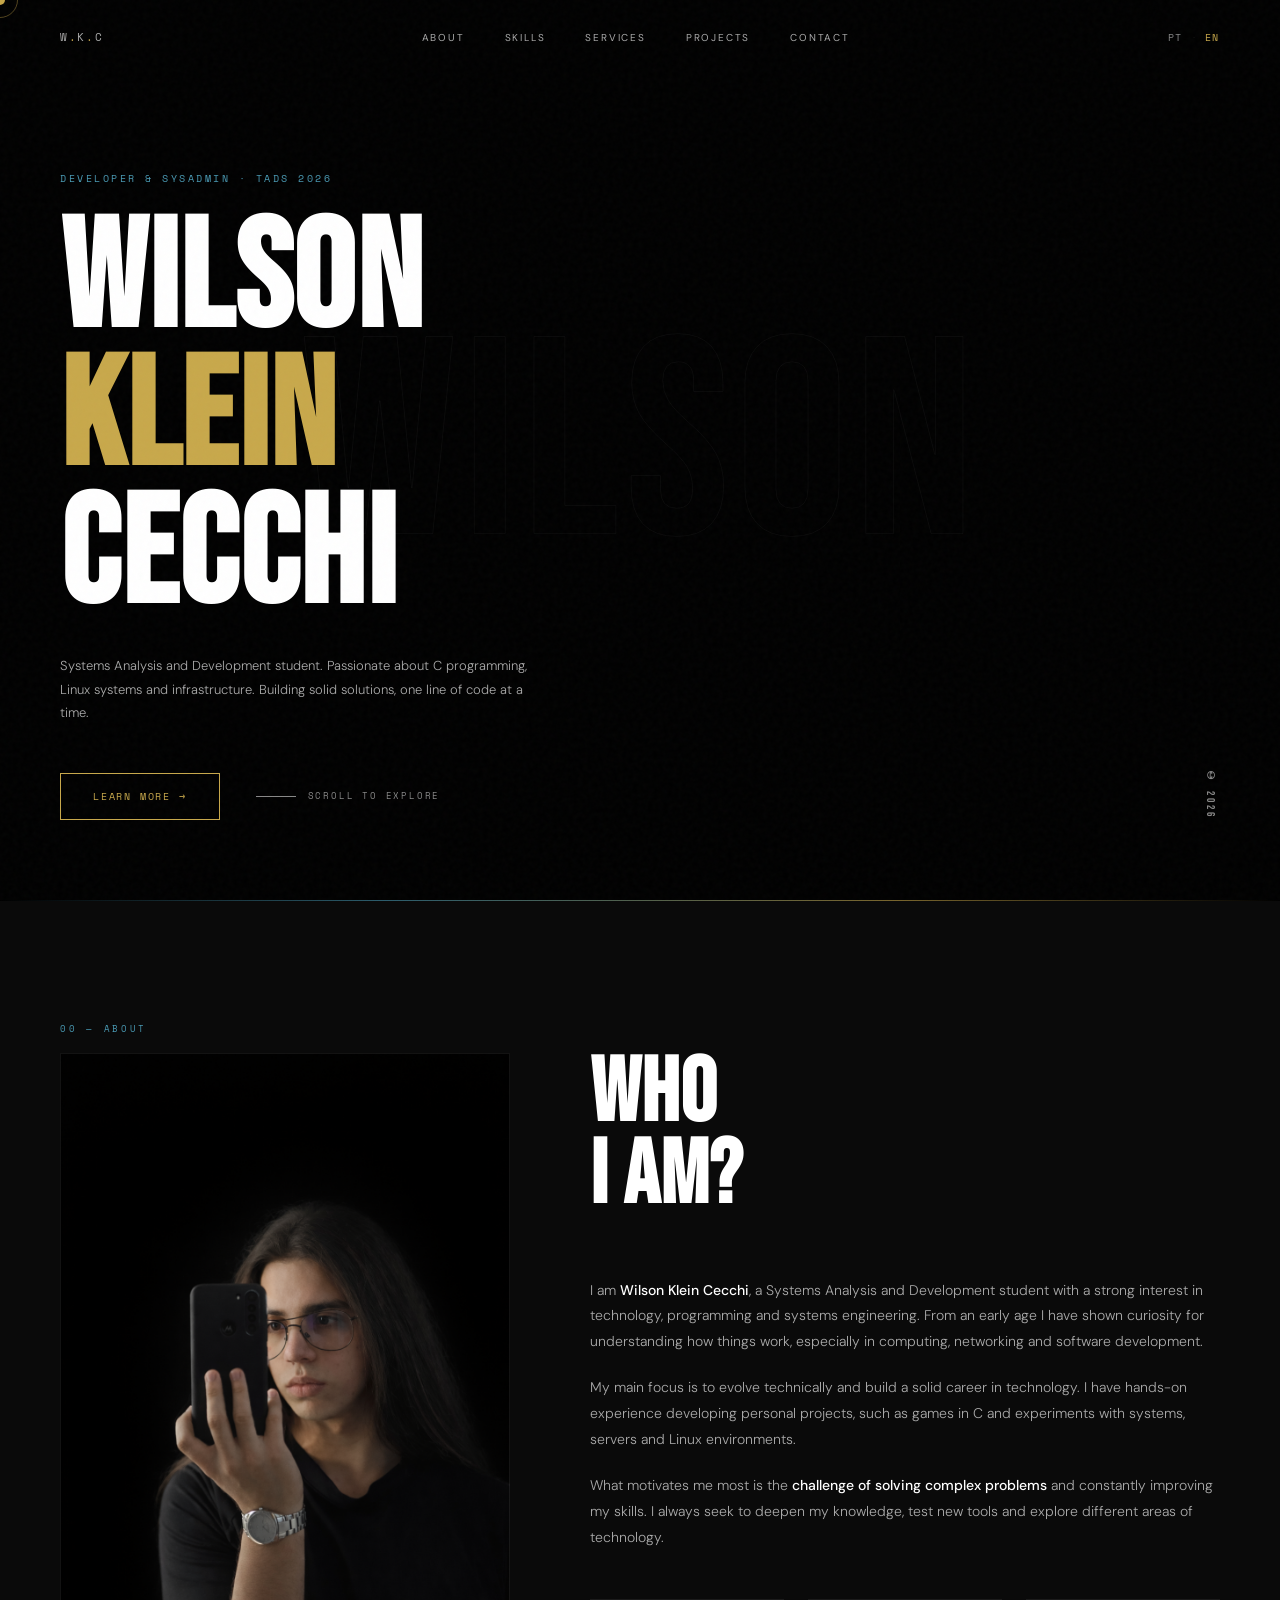
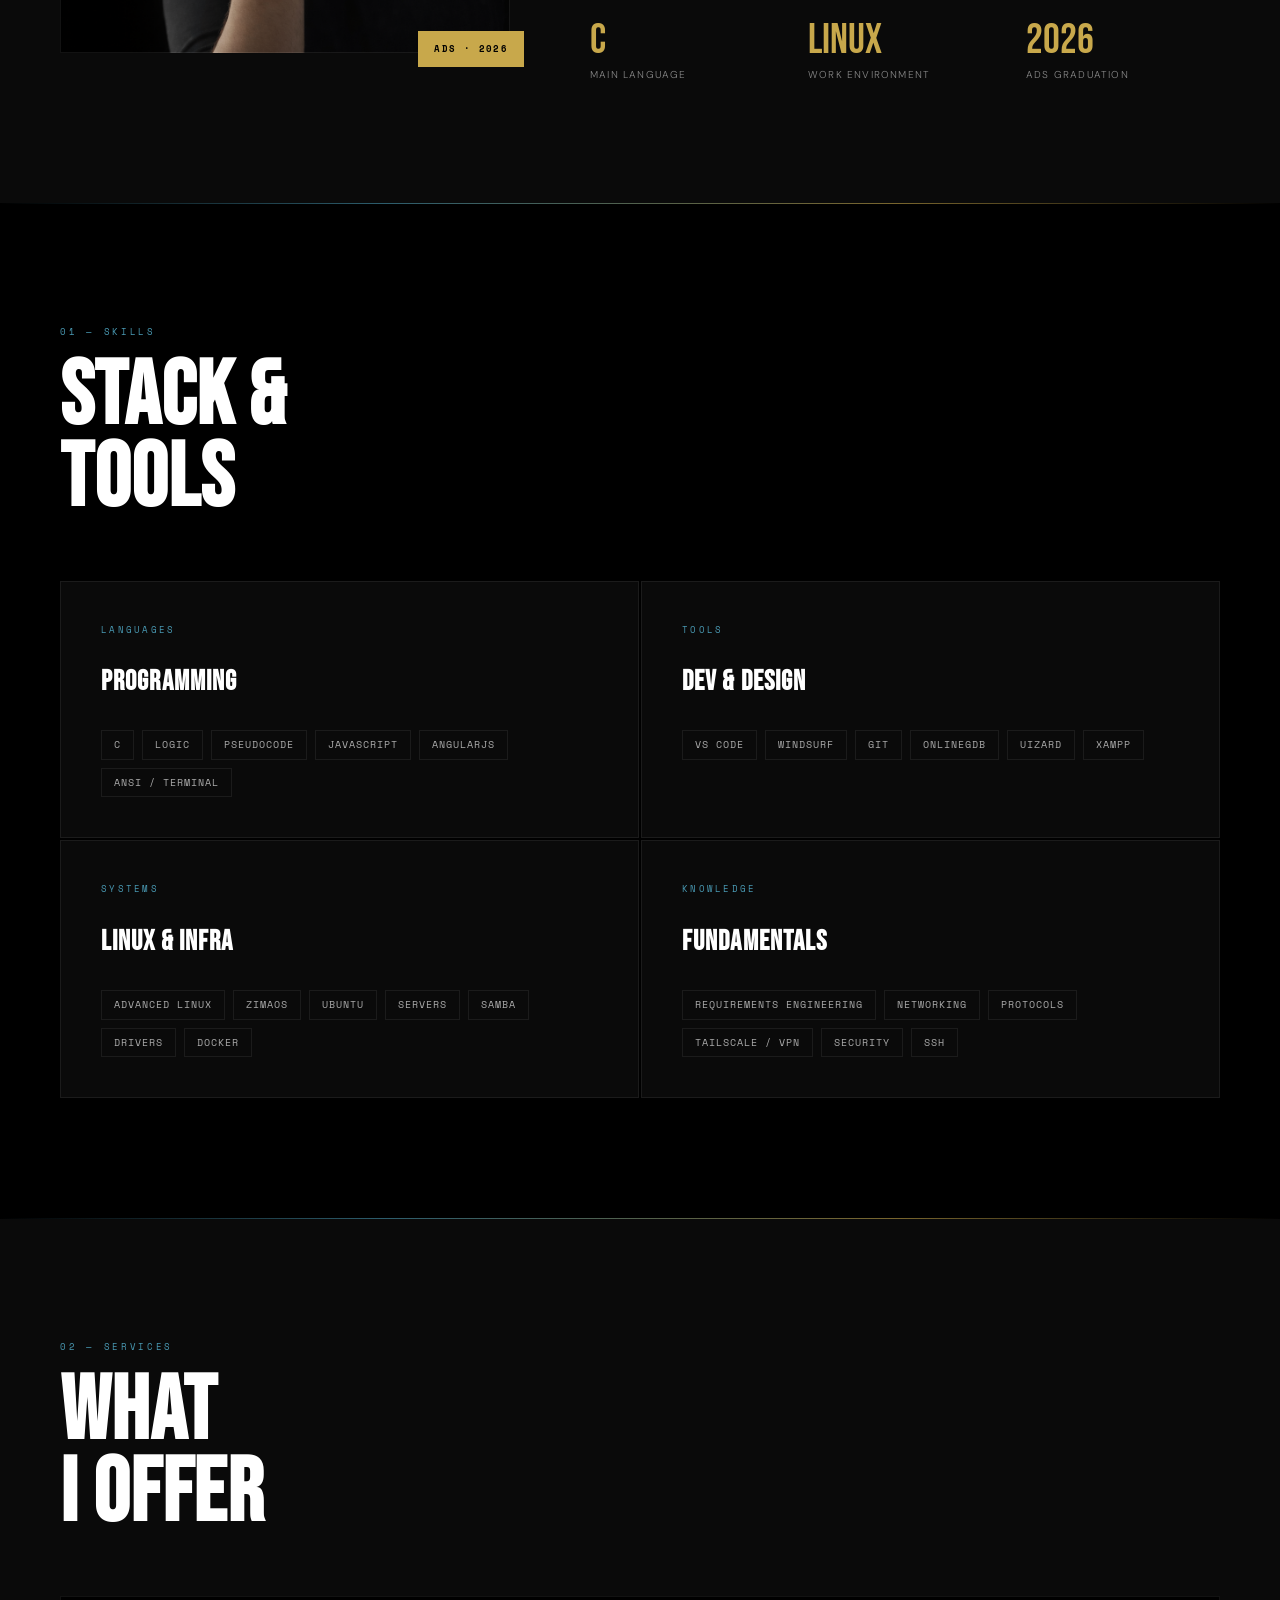
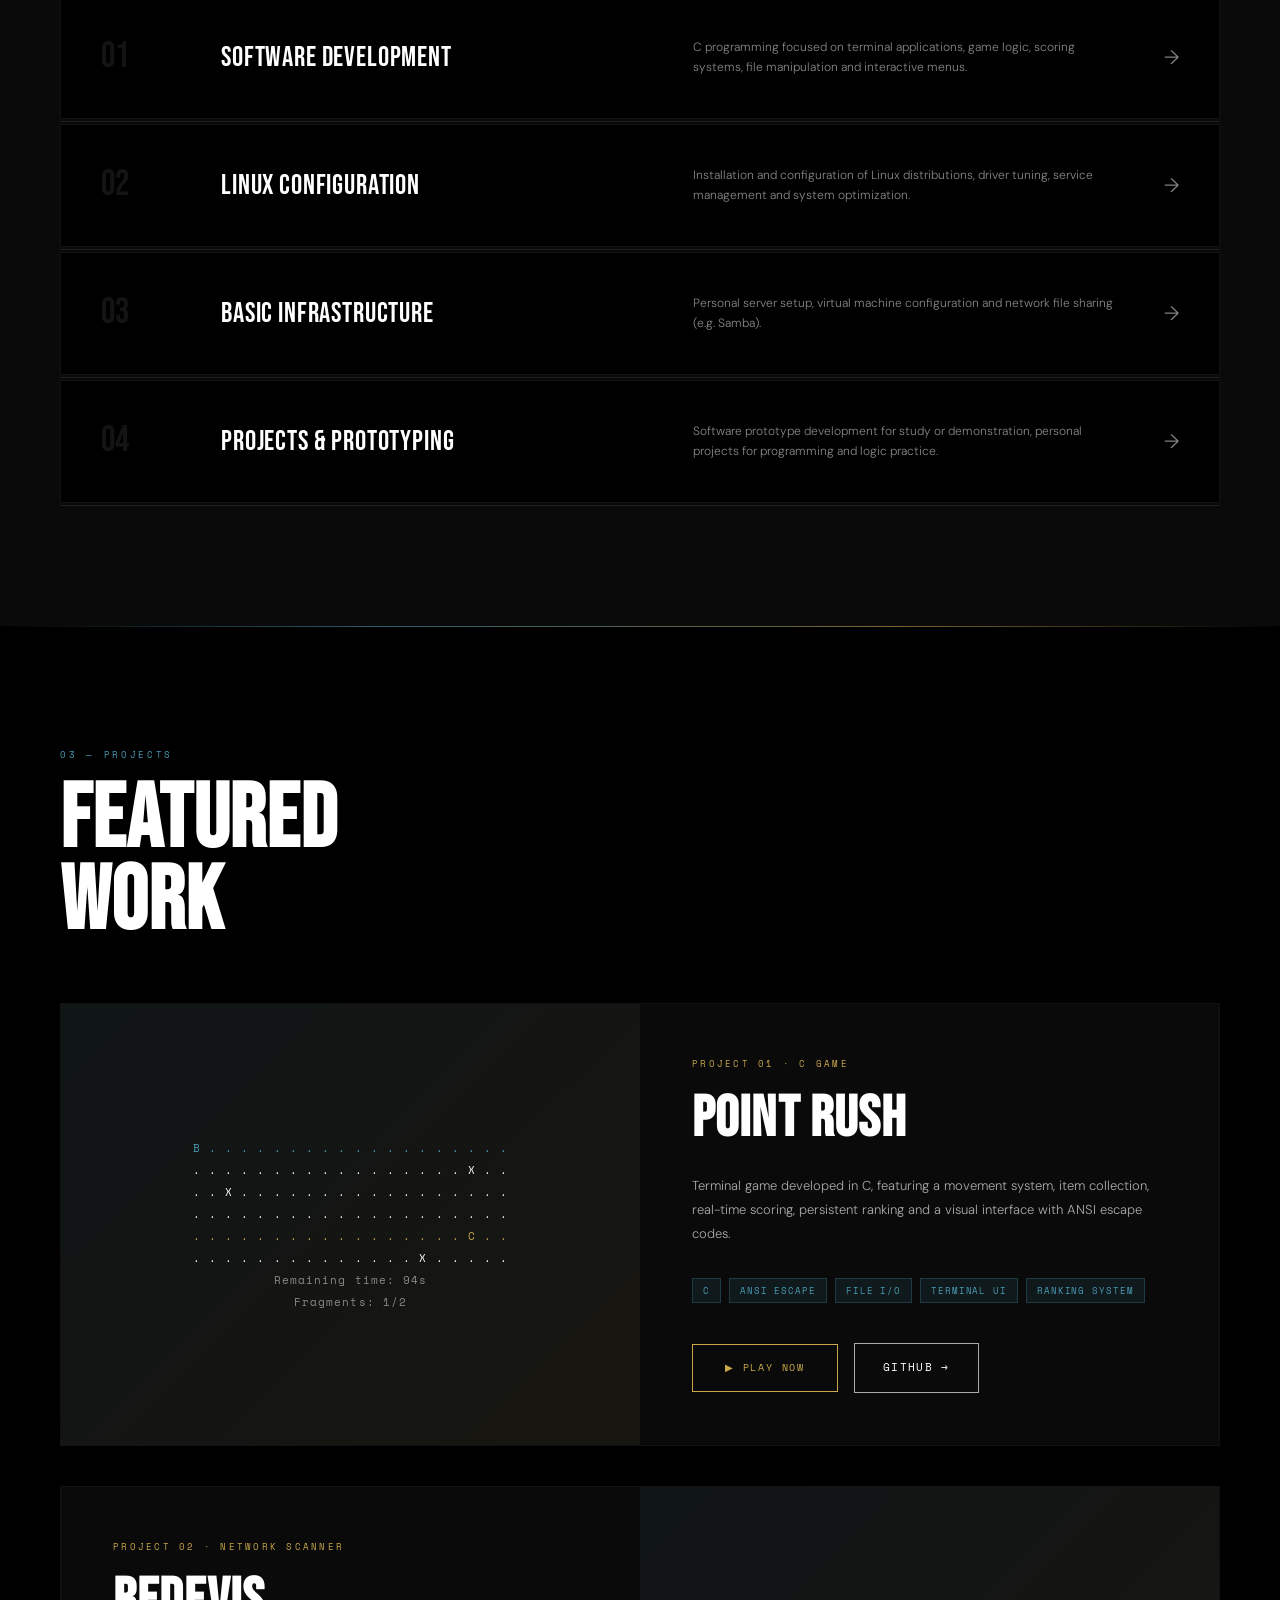
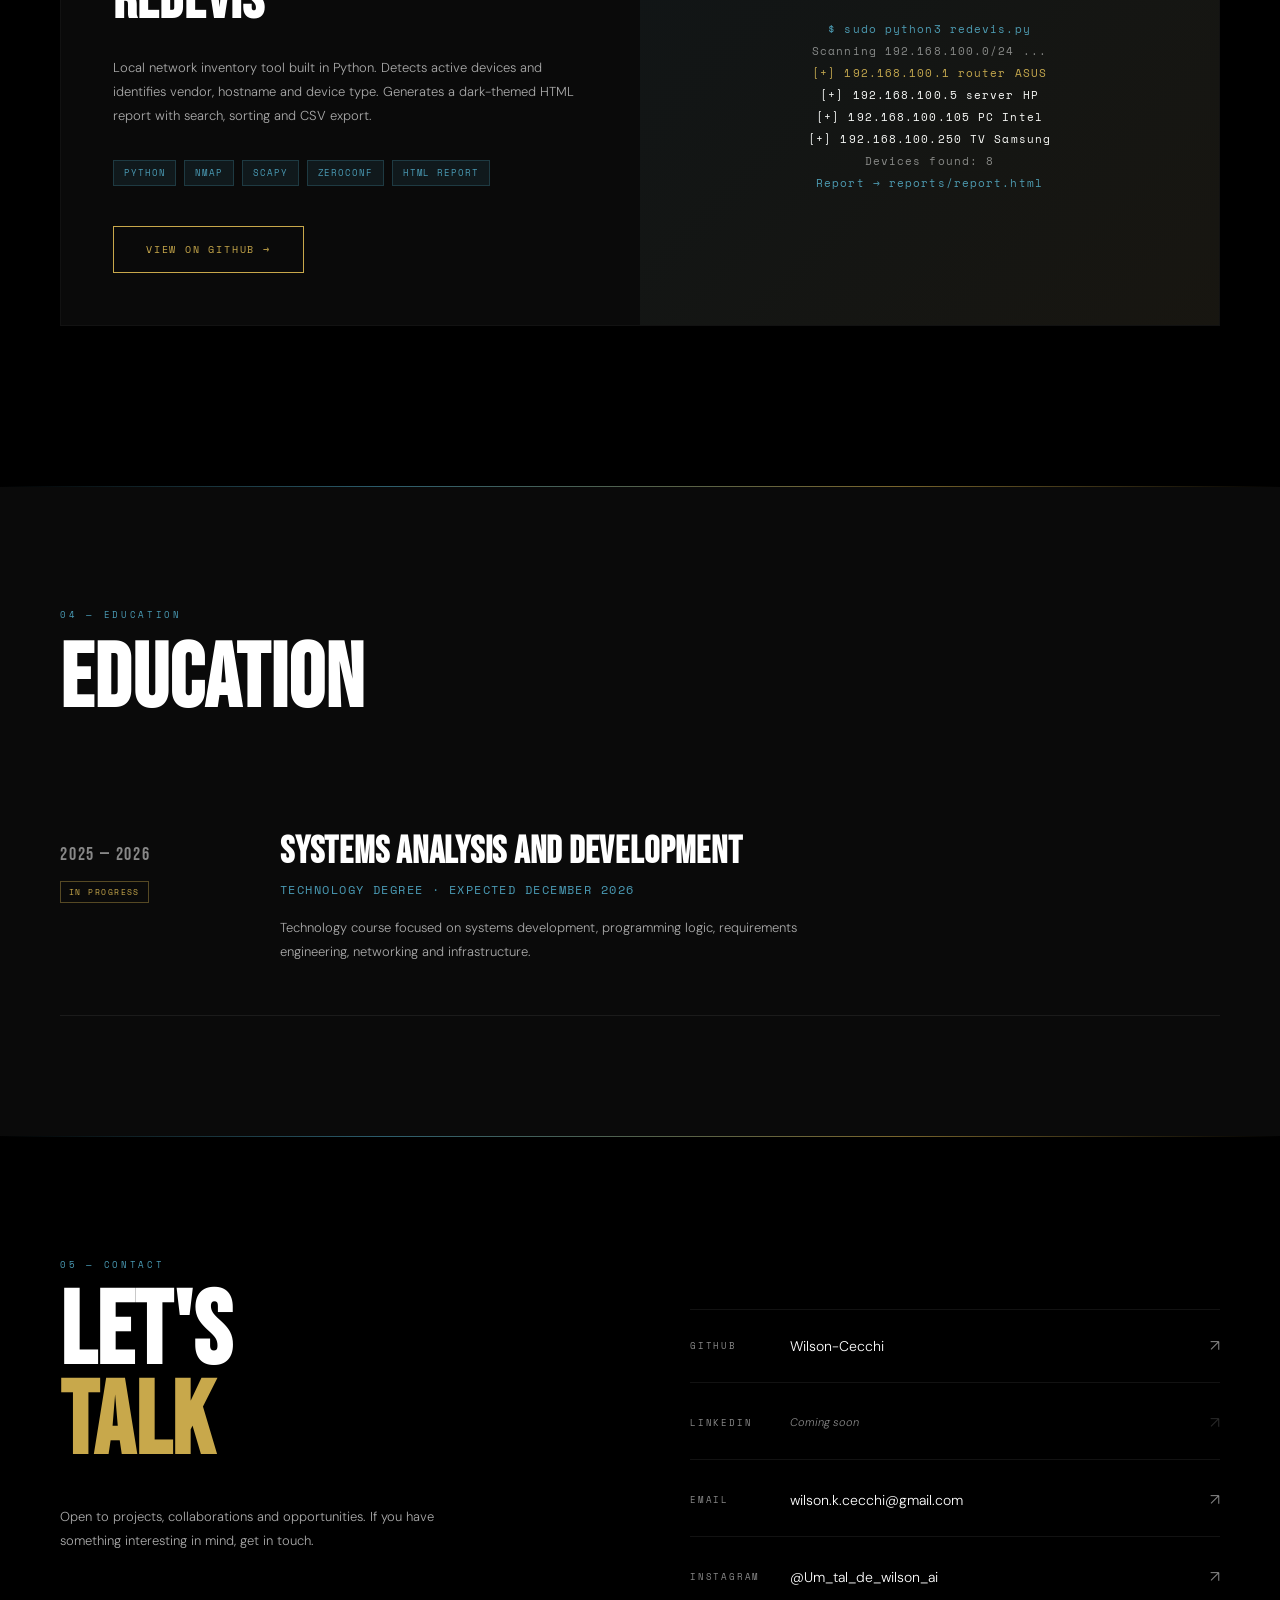
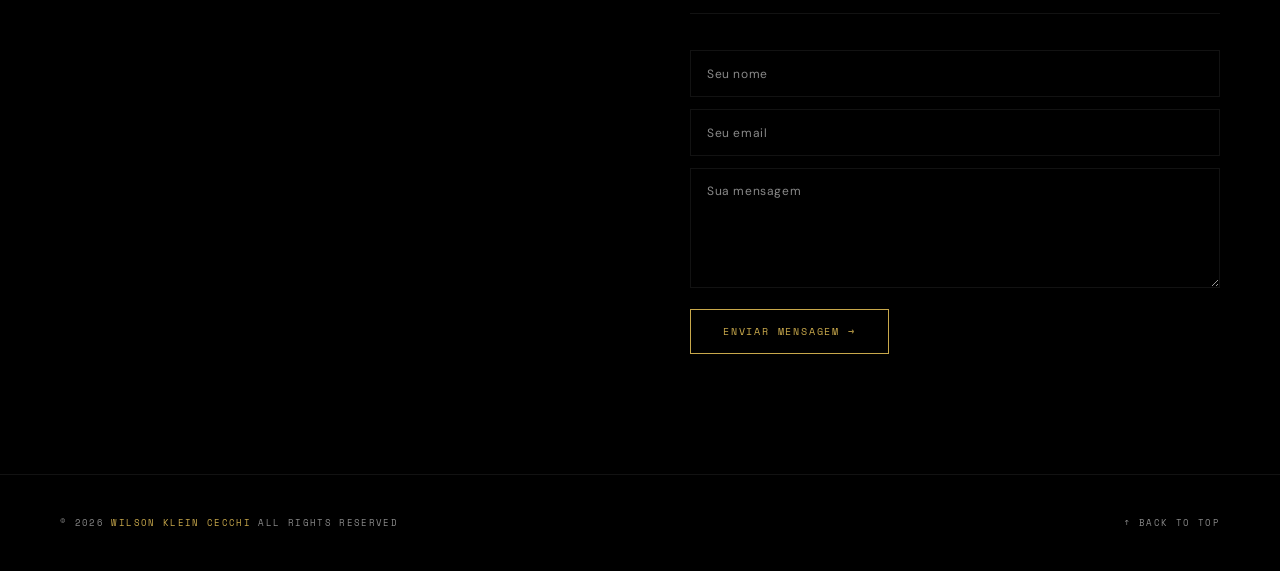
==== commit 2c6c9fa1: "Atualizar o index.html correção /então/Index.html" ====
--- a/en/index.html
+++ b/en/index.html
@@ -424,7 +424,7 @@
           <div class="contact-link-item is-pending">
             <div class="contact-link-left">
               <span class="contact-link-platform">LinkedIn</span>
-              <span class="contact-link-value contact-pending">Em breve</span>
+              <span class="contact-link-value contact-pending">Coming soon</span>
             </div>
             <span class="contact-link-arrow" style="opacity: 0.3">↗</span>
           </div>
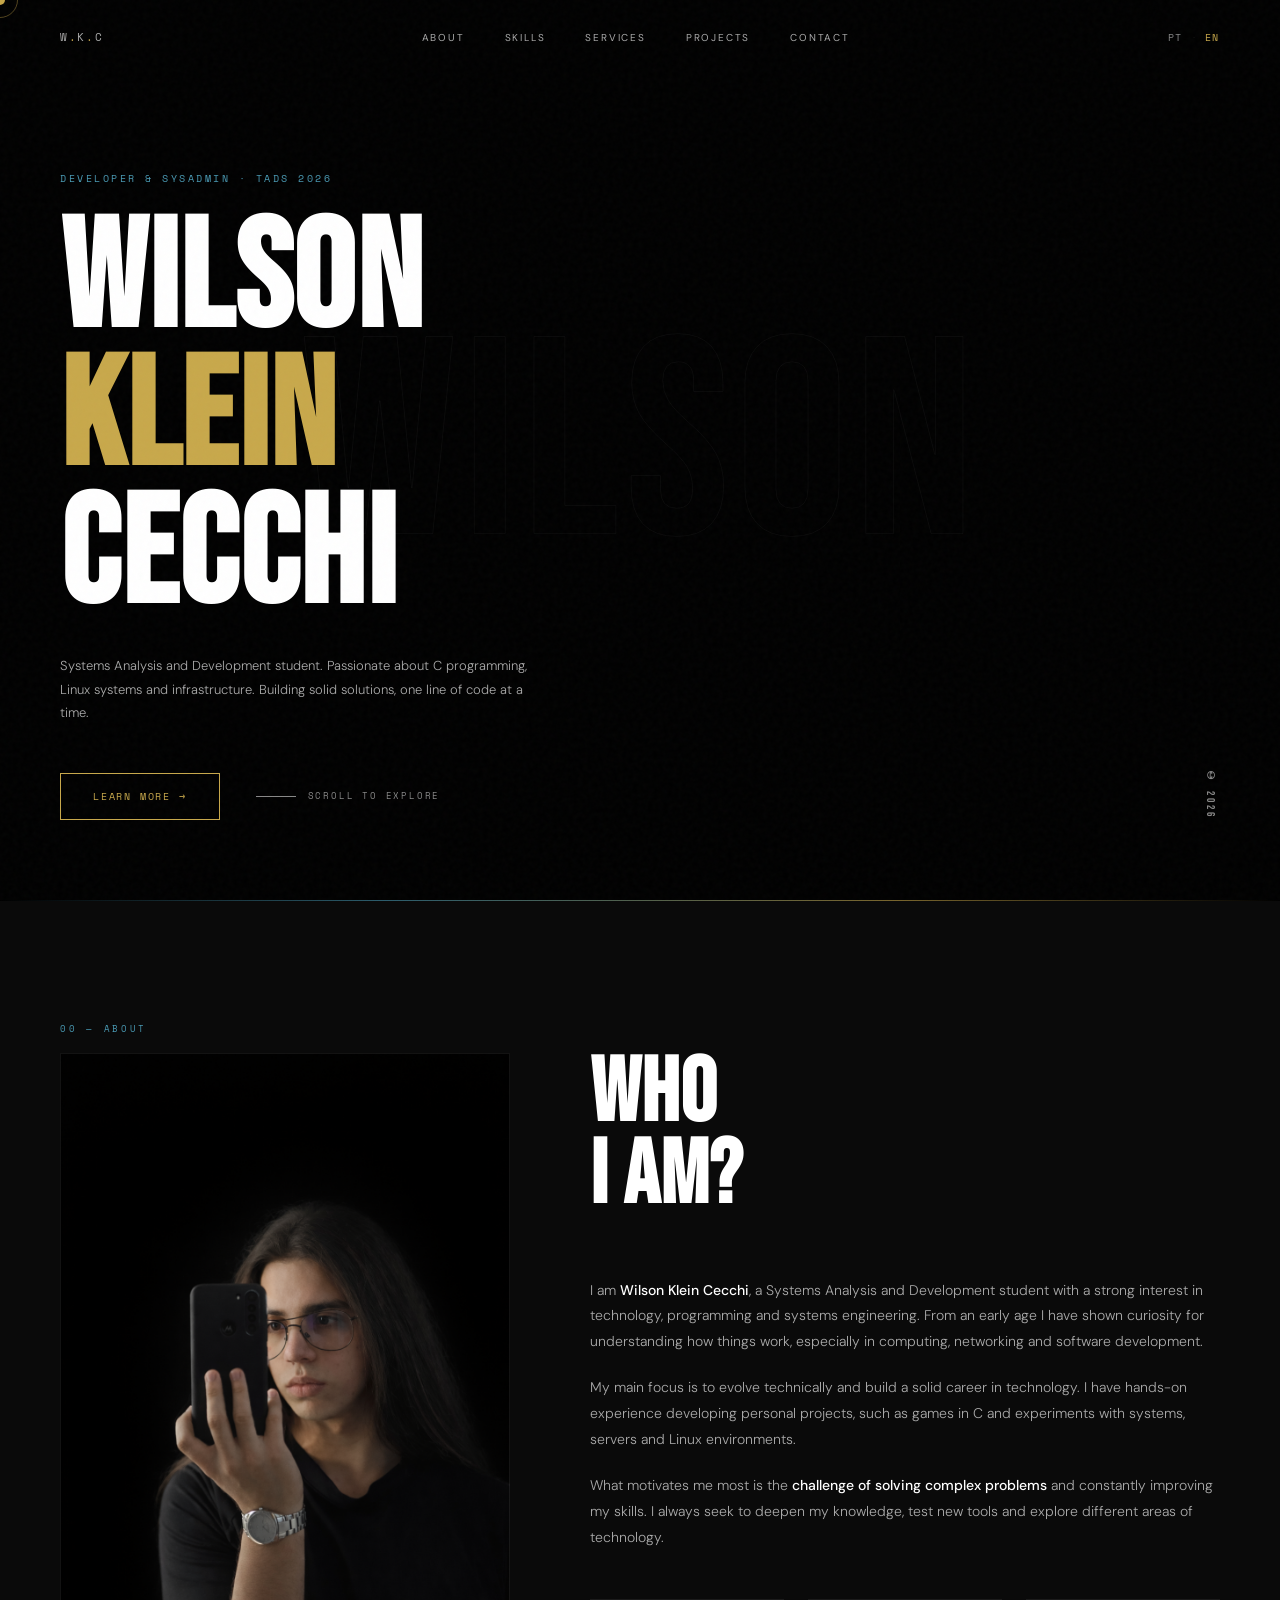
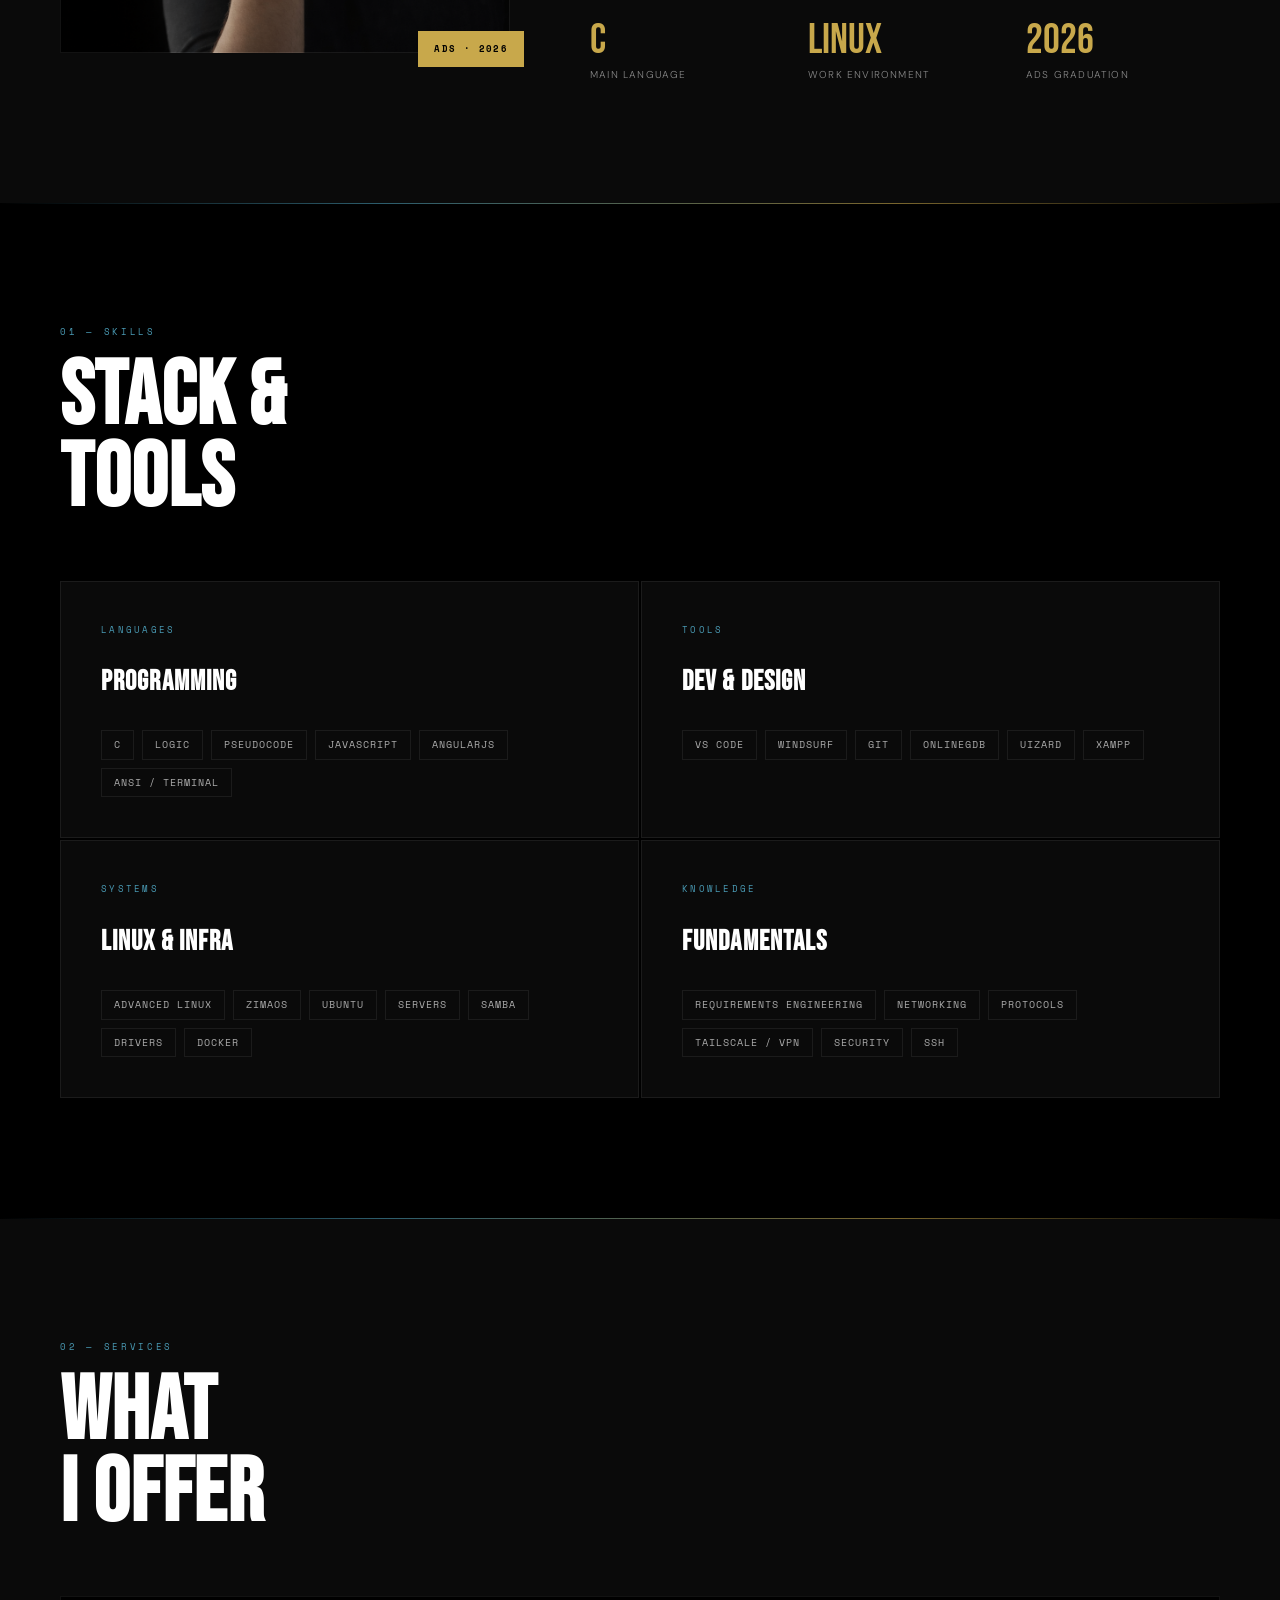
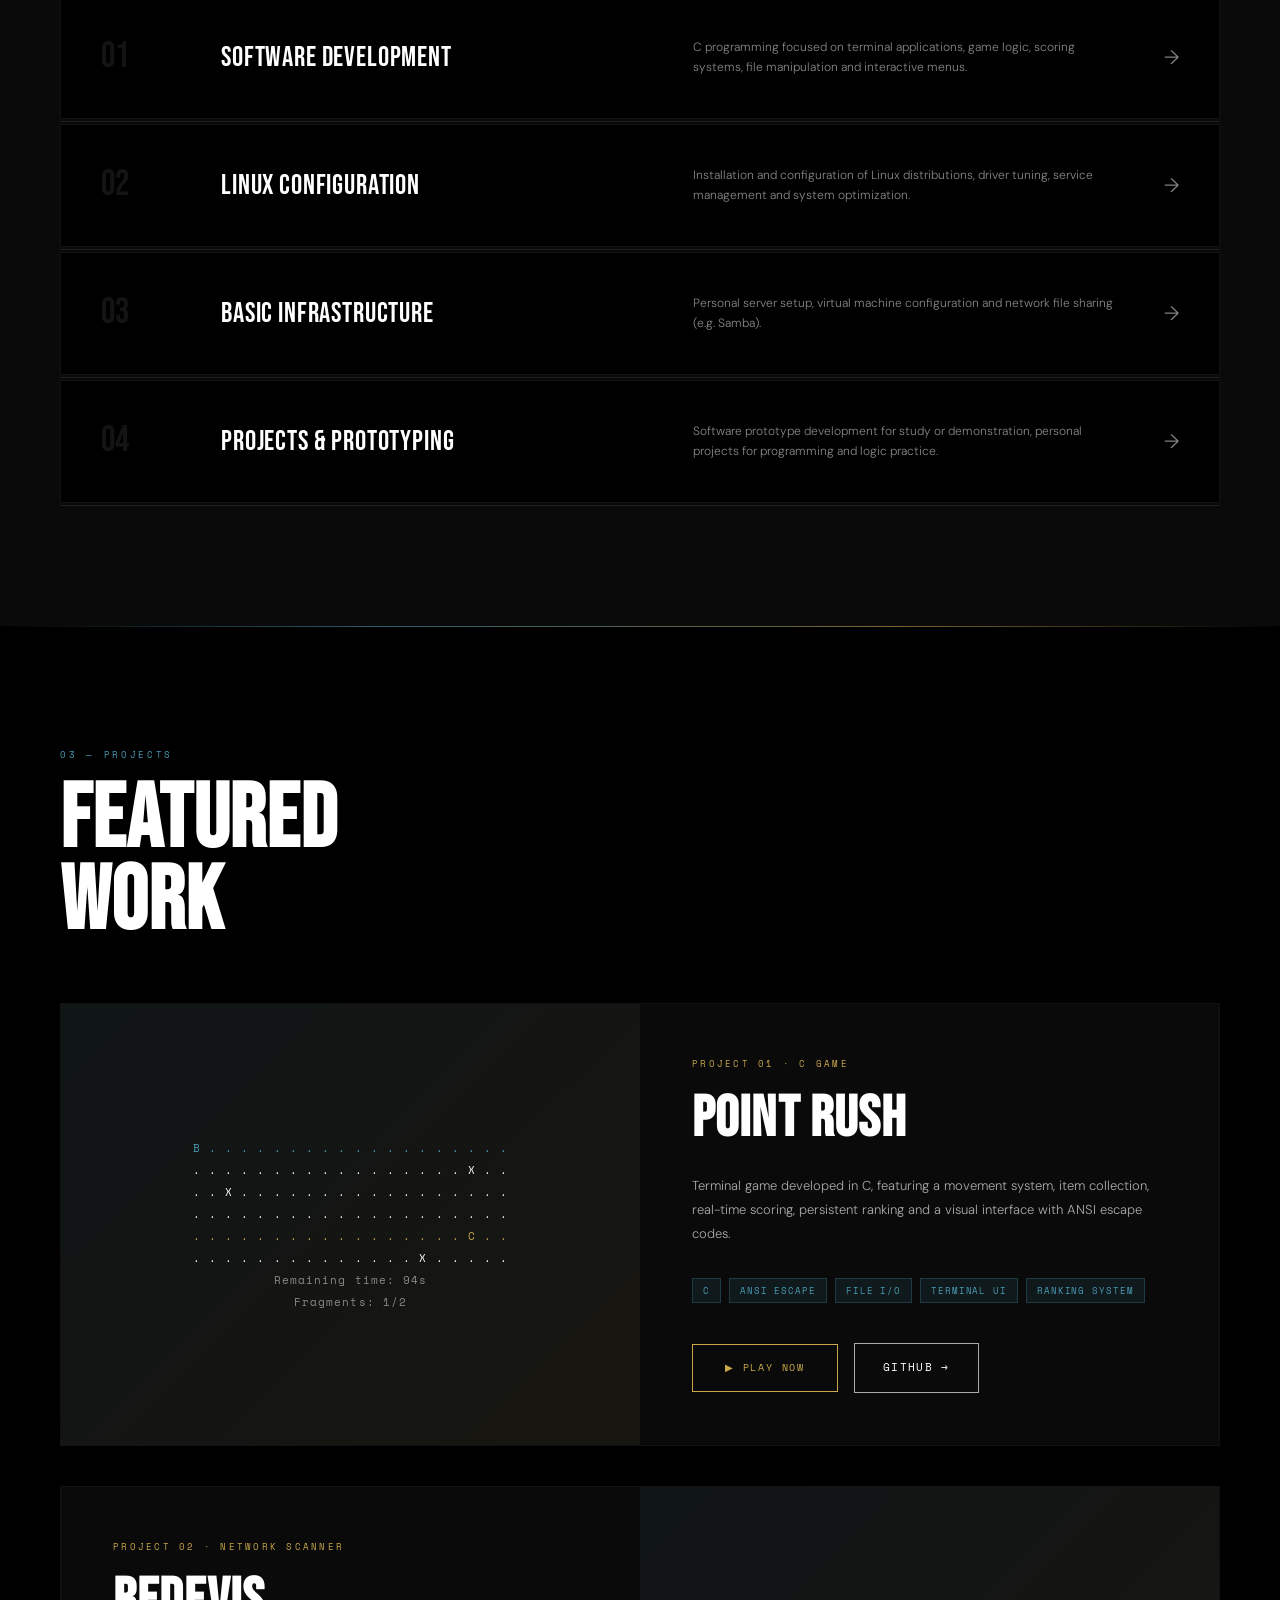
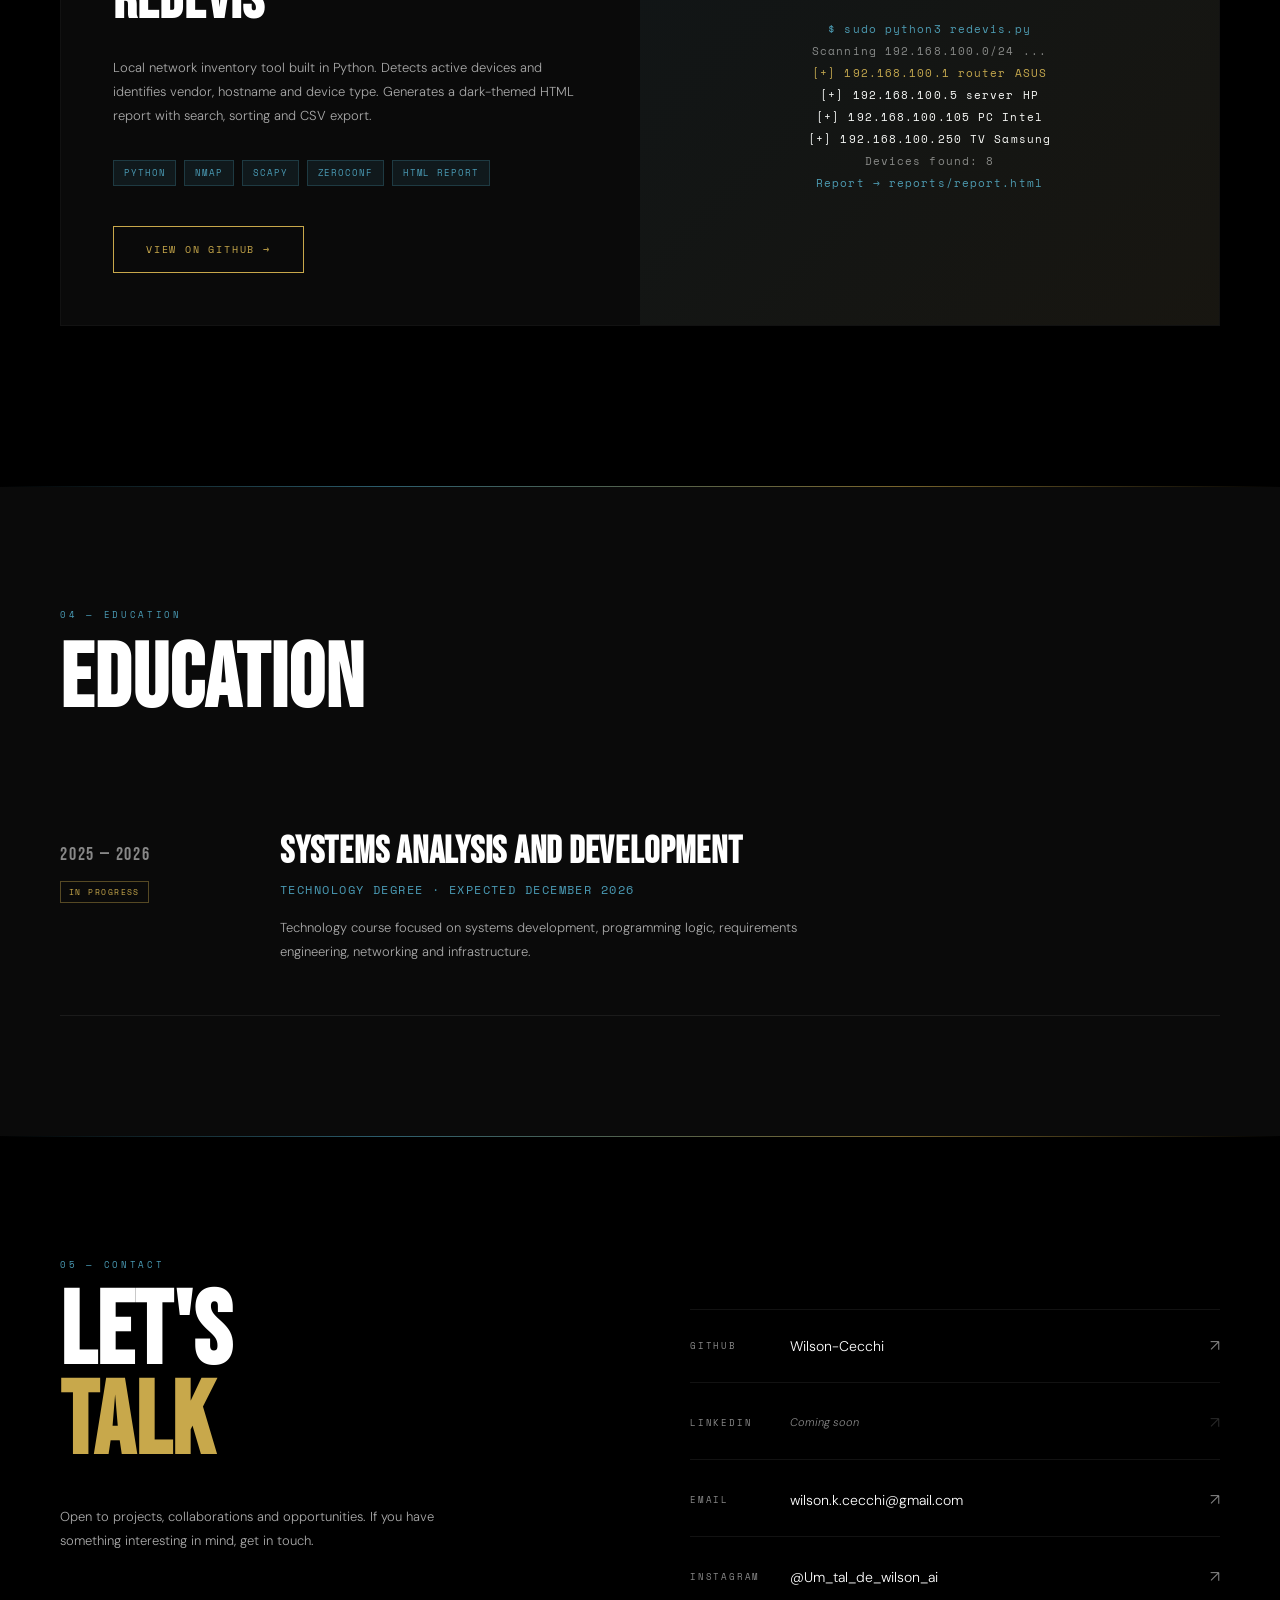
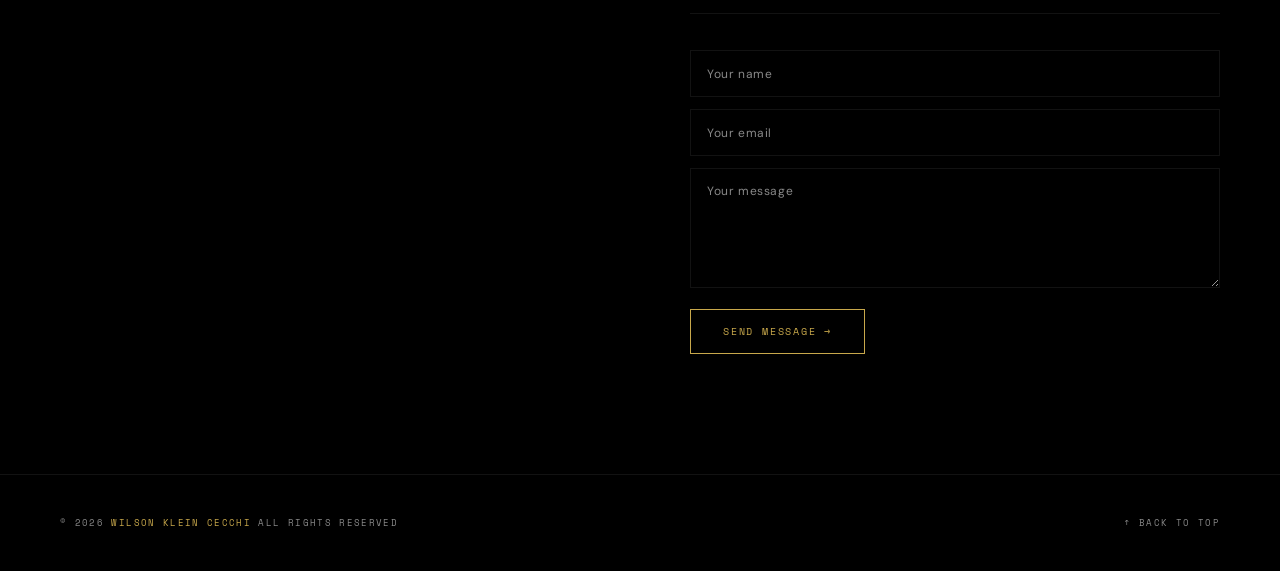
==== commit 0c0f5ae6: "Envio de Email" ====
--- a/en/index.html
+++ b/en/index.html
@@ -453,25 +453,25 @@
             method="POST"
           >
             <div class="form-group">
-              <input type="text" name="name" placeholder="Seu nome" required />
+              <input type="text" name="name" placeholder="Your name" required />
             </div>
             <div class="form-group">
               <input
                 type="email"
                 name="email"
-                placeholder="Seu email"
+                placeholder="Your email"
                 required
               />
             </div>
             <div class="form-group">
               <textarea
                 name="message"
-                placeholder="Sua mensagem"
+                placeholder="Your message"
                 rows="5"
                 required
               ></textarea>
             </div>
-            <button type="submit" class="form-btn">Enviar mensagem →</button>
+            <button type="submit" class="form-btn">Send message →</button>
           </form>
         </div>
       </div>
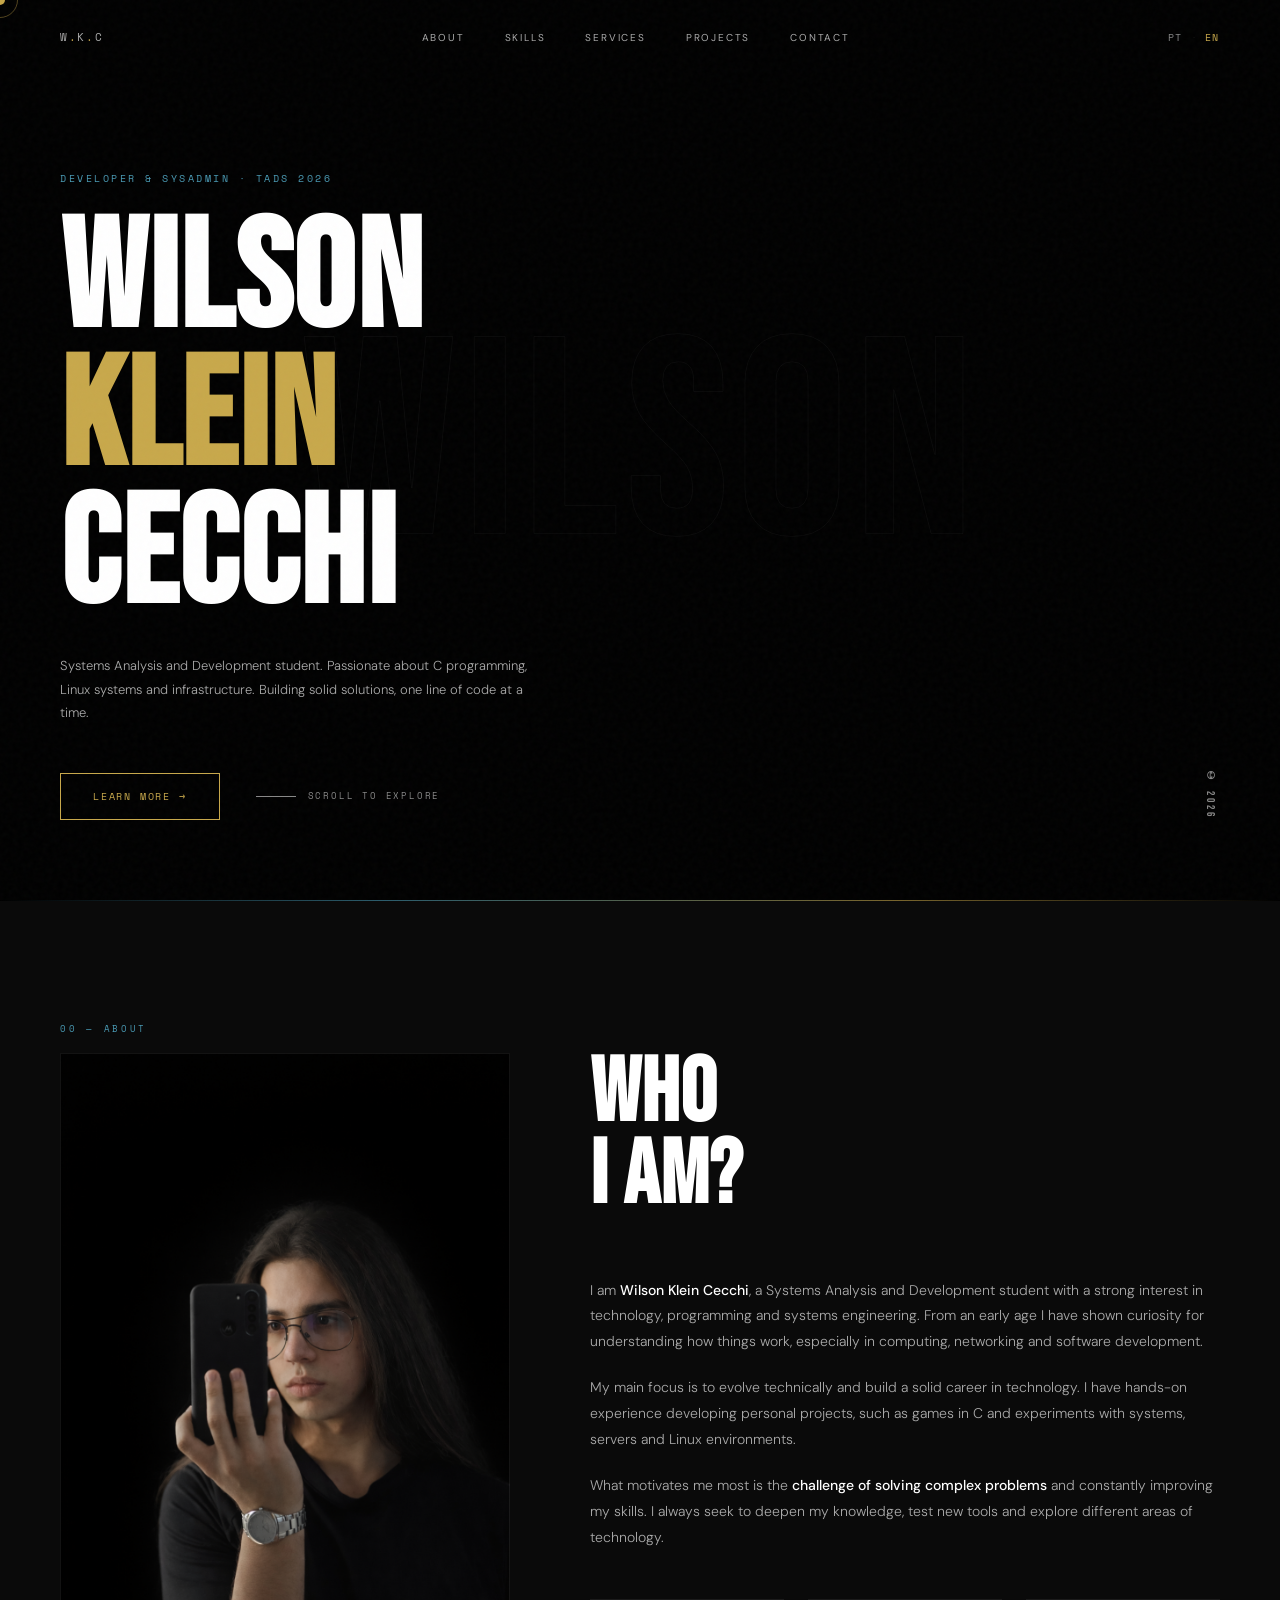
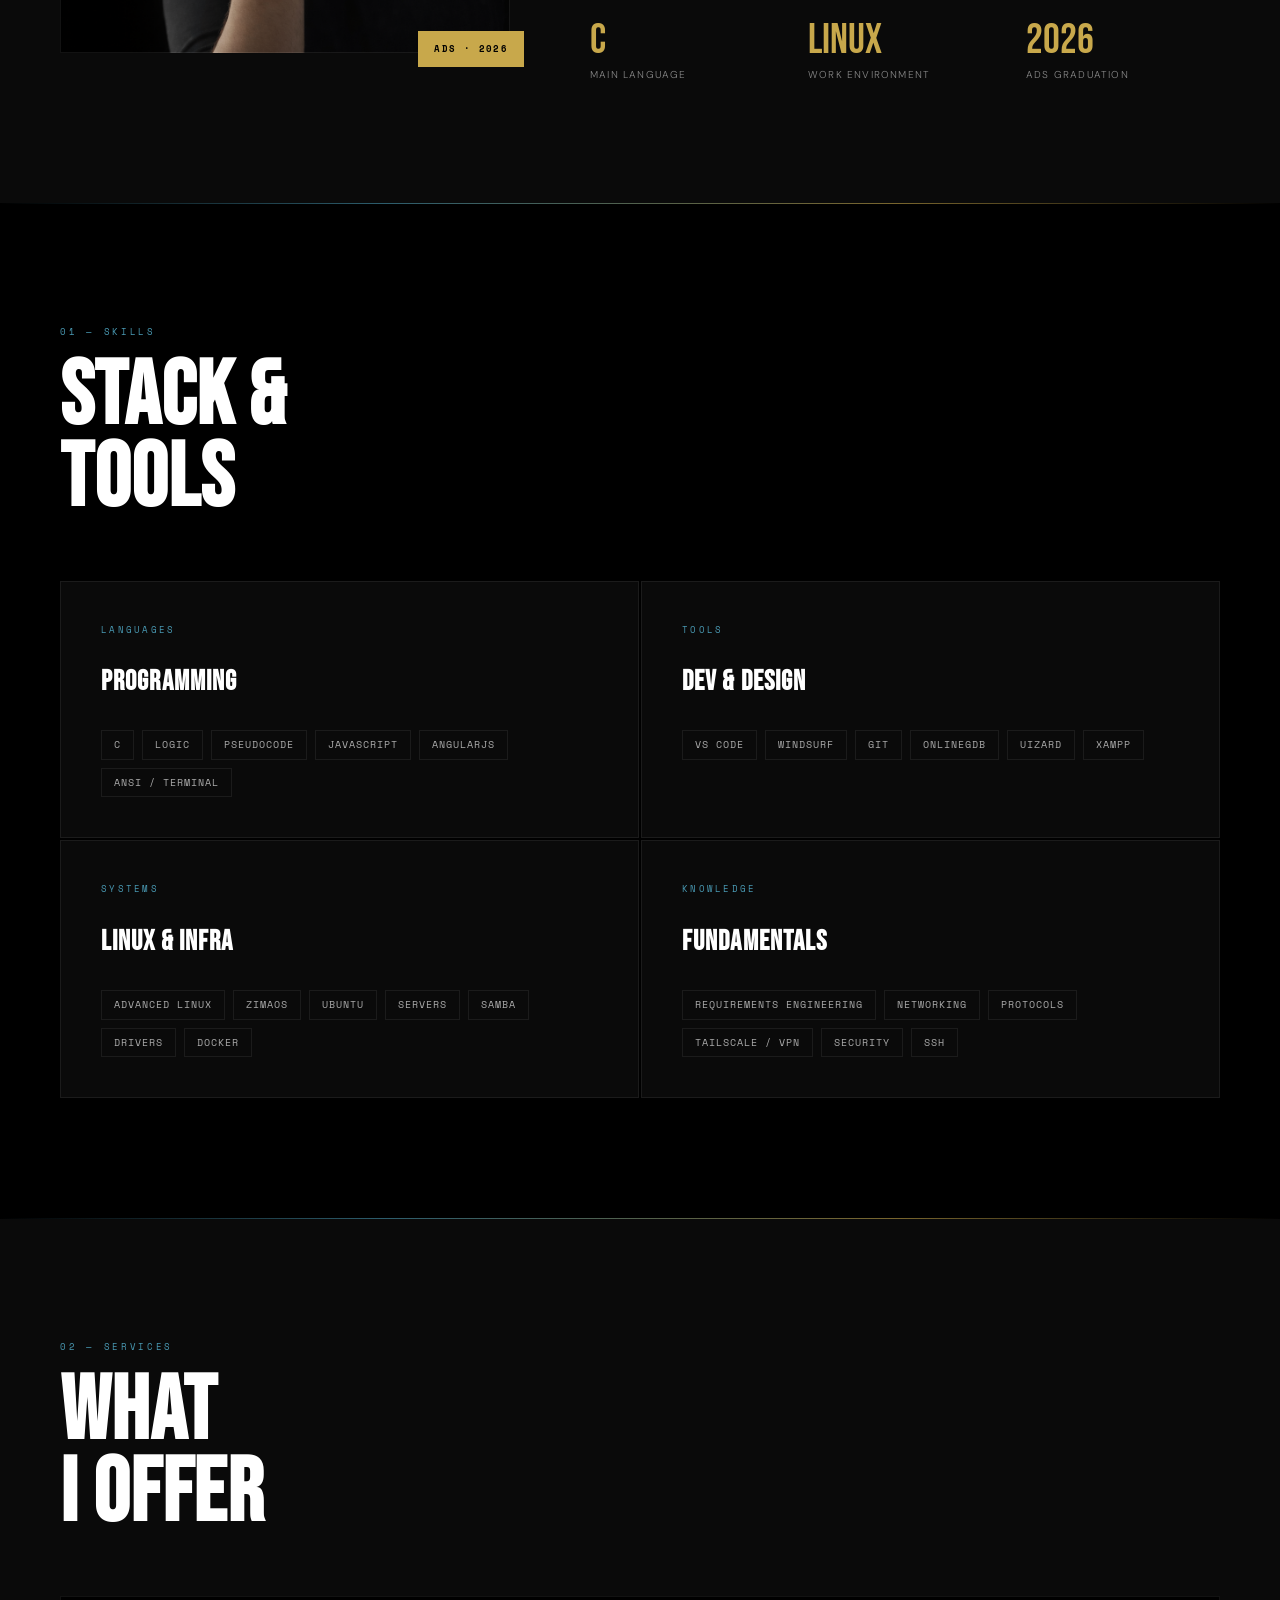
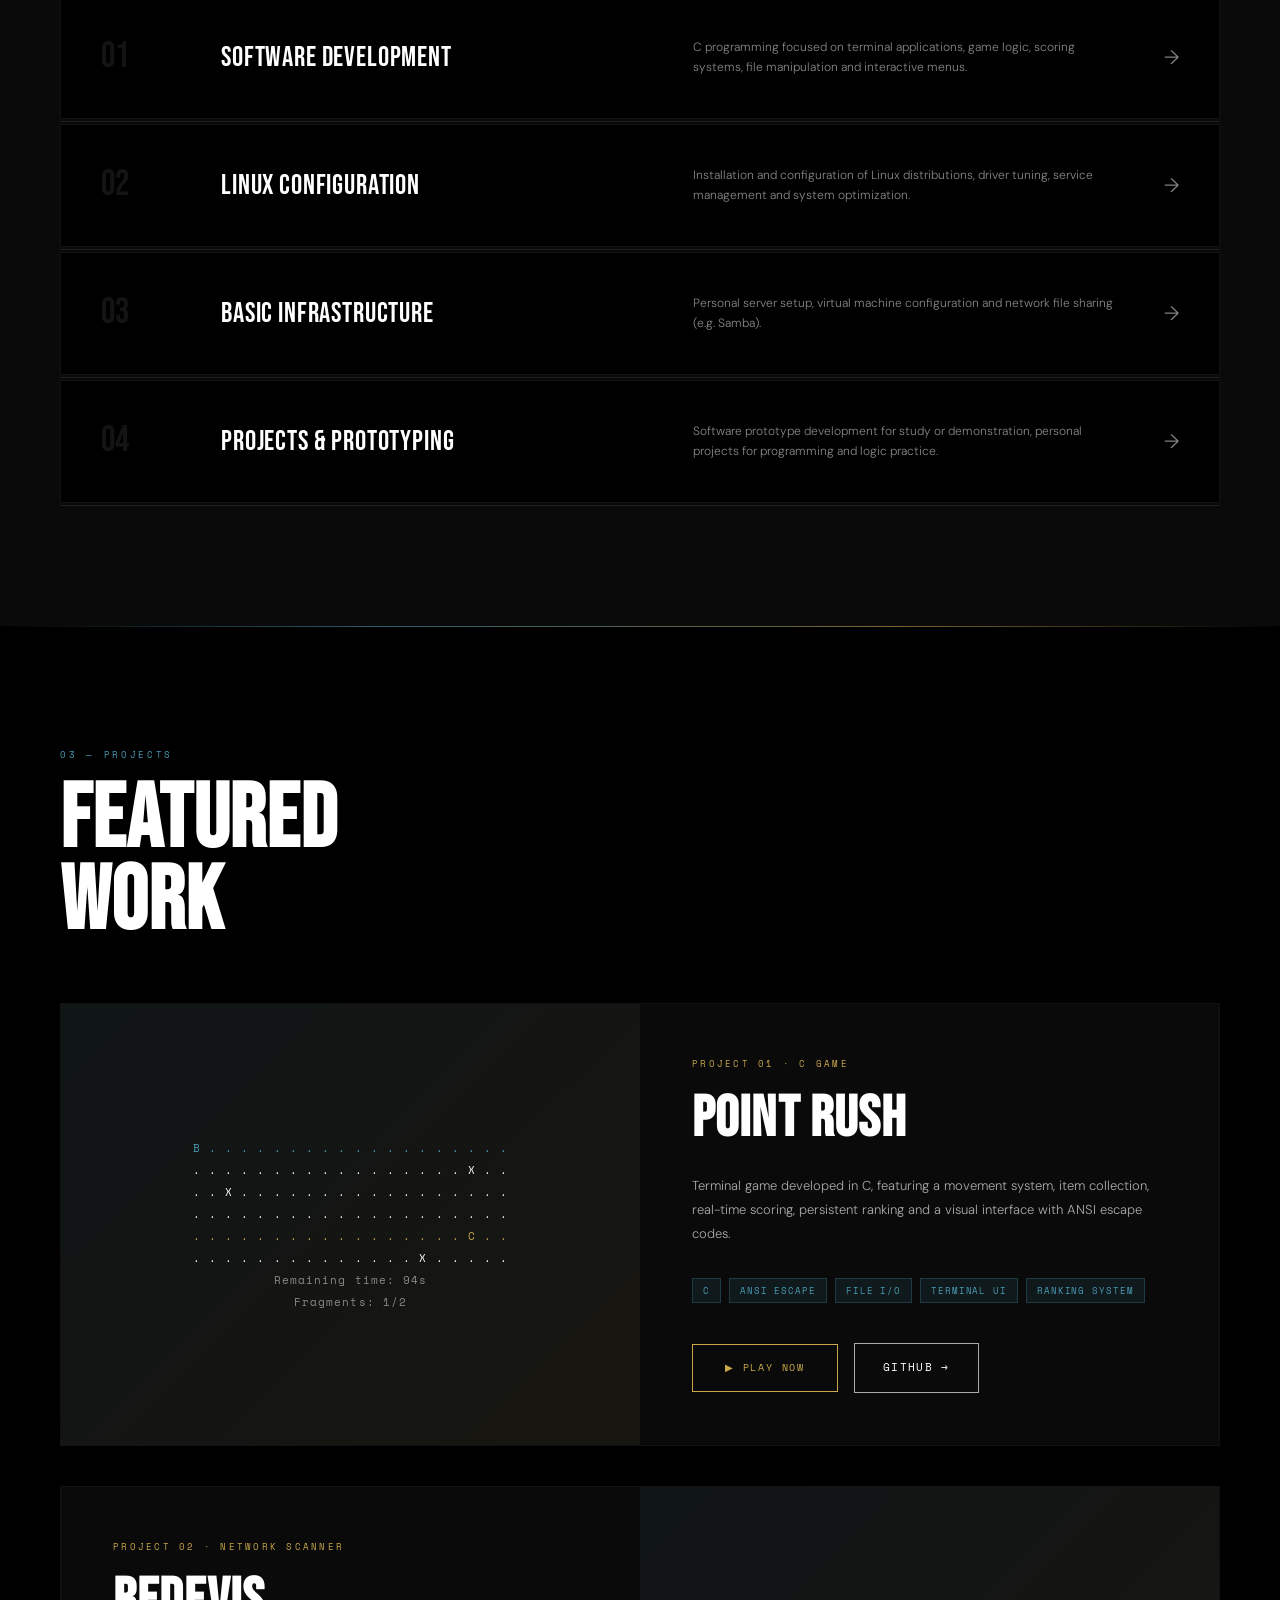
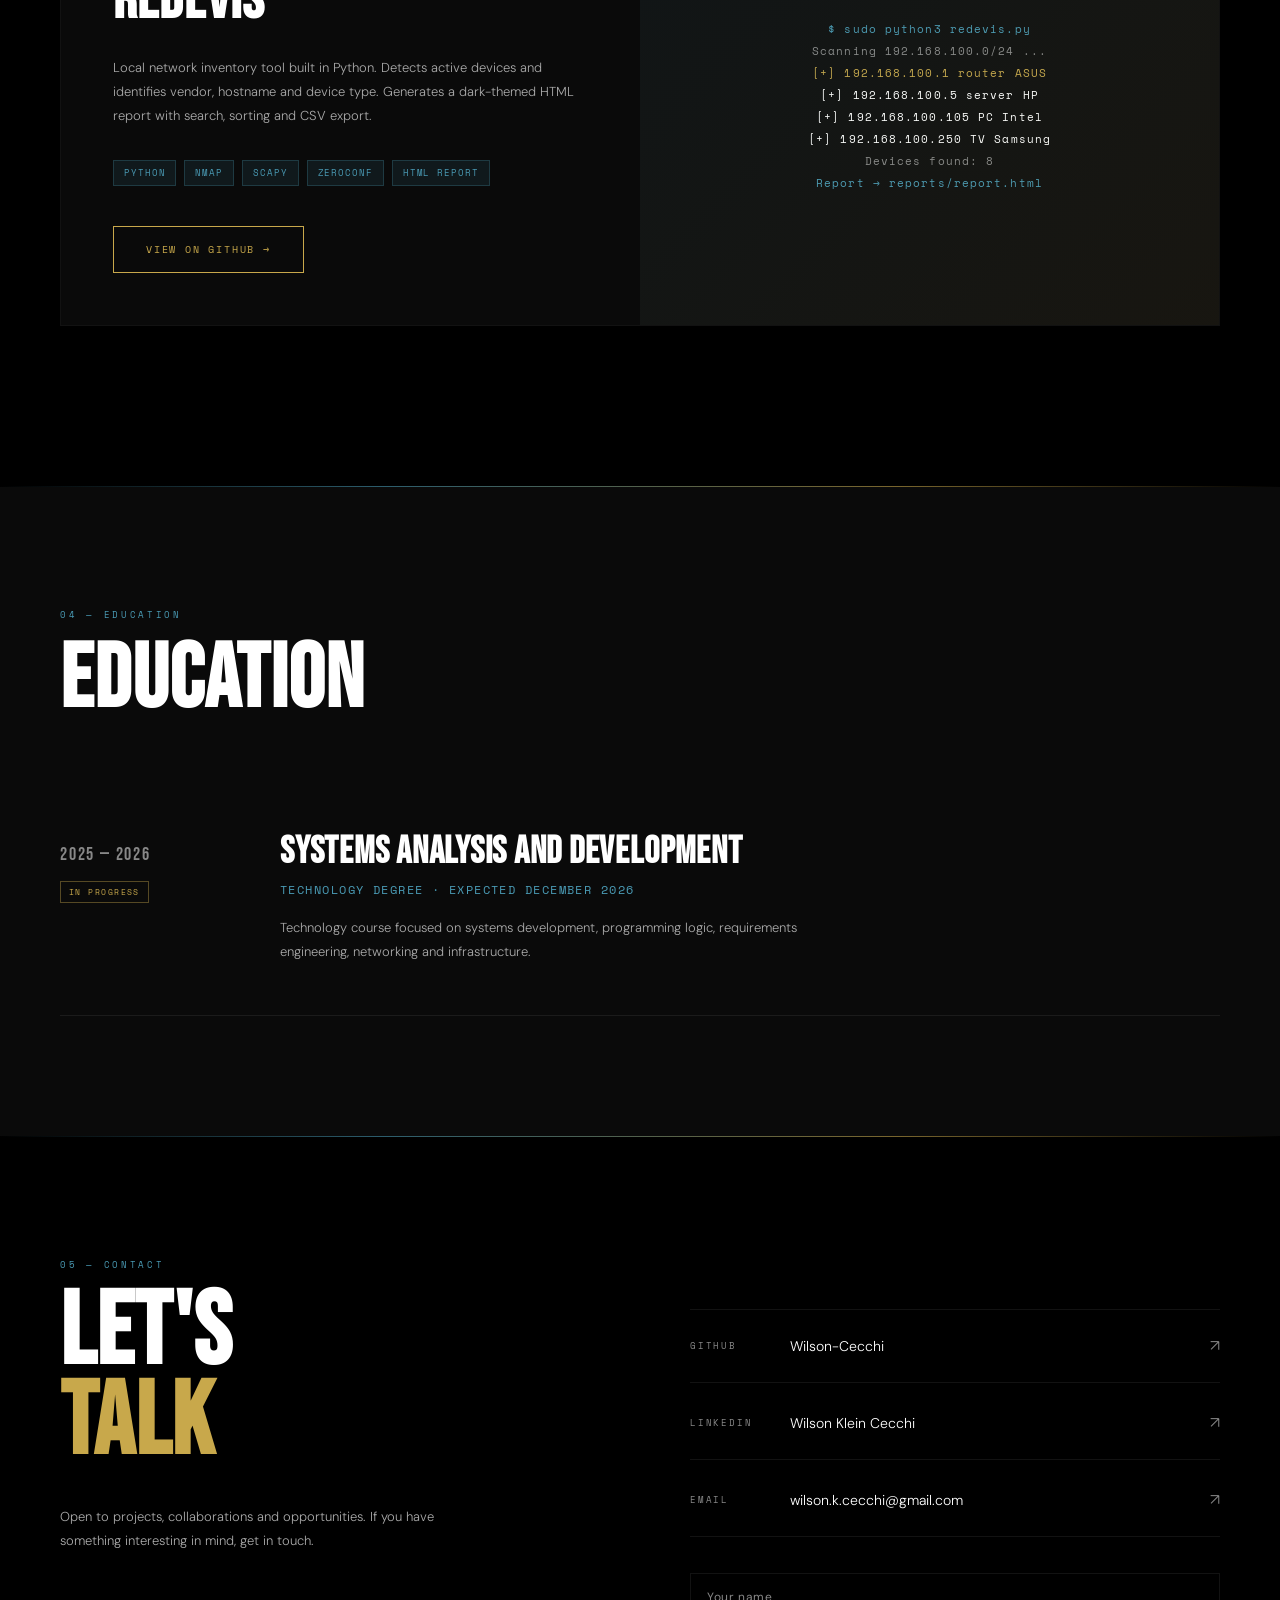
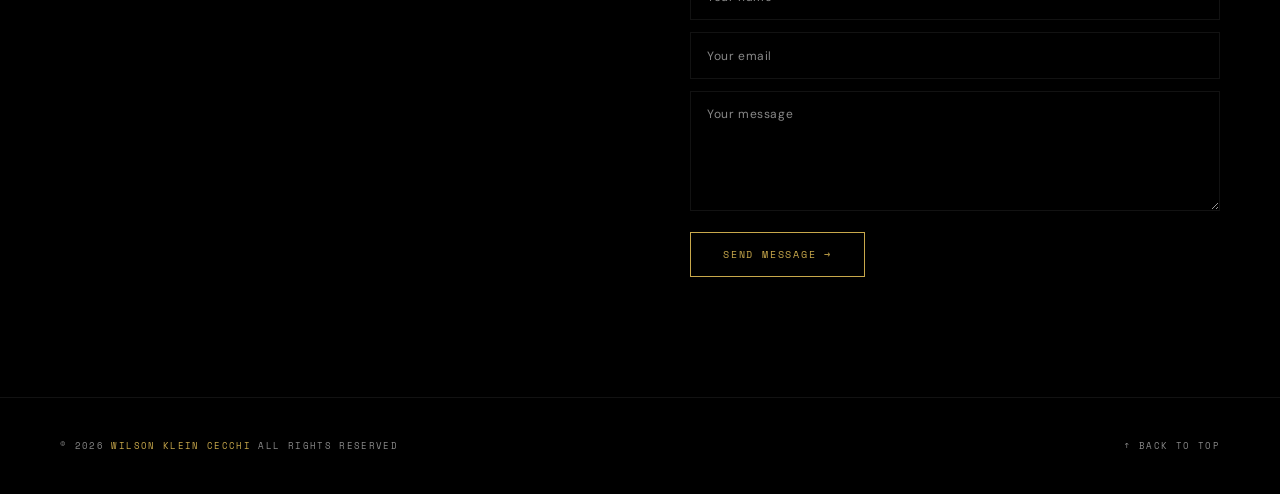
==== commit 9e2b2d28: "Contato: LinkedIn, regex email, tradução PT/EN" ====
--- a/en/index.html
+++ b/en/index.html
@@ -101,7 +101,7 @@
           <div class="about-photo">
             <img
               src="../assets/img/eutalvez.png"
-              alt="Foto de Wilson Klein Cecchi"
+              alt="Photo of Wilson Klein Cecchi"
             />
           </div>
           <div class="about-photo-tag">ADS · 2026</div>
@@ -421,58 +421,81 @@
             </div>
             <span class="contact-link-arrow">↗</span>
           </a>
-          <div class="contact-link-item is-pending">
-            <div class="contact-link-left">
-              <span class="contact-link-platform">LinkedIn</span>
-              <span class="contact-link-value contact-pending">Coming soon</span>
-            </div>
-            <span class="contact-link-arrow" style="opacity: 0.3">↗</span>
-          </div>
-          <a href="mailto:wilson.k.cecchi@gmail.com" class="contact-link-item">
-            <div class="contact-link-left">
-              <span class="contact-link-platform">Email</span>
-              <span class="contact-link-value">wilson.k.cecchi@gmail.com</span>
-            </div>
-            <span class="contact-link-arrow">↗</span>
-          </a>
-          <a
-            href="https://instagram.com/Um_tal_de_wilson_ai"
+          <a 
+            href="https://www.linkedin.com/in/w-kc-0090983a1/"
             class="contact-link-item"
             target="_blank"
             rel="noopener noreferrer"
           >
             <div class="contact-link-left">
-              <span class="contact-link-platform">Instagram</span>
-              <span class="contact-link-value">@Um_tal_de_wilson_ai</span>
+              <span class="contact-link-platform">LinkedIn</span>
+              <span class="contact-link-value">Wilson Klein Cecchi</span>
             </div>
             <span class="contact-link-arrow">↗</span>
           </a>
-          <form
-            class="contact-form reveal reveal-delay-2"
-            action="https://formspree.io/f/xnjgdnwy"
-            method="POST"
+          <a 
+            href="mailto:wilson.k.cecchi@gmail.com" 
+            class="contact-link-item"
           >
+            <div class="contact-link-left">
+              <span class="contact-link-platform">Email</span>
+              <span class="contact-link-value">wilson.k.cecchi@gmail.com</span>
+            </div>
+            <span class="contact-link-arrow">↗</span>
+          </a>
+          <form class="contact-form reveal reveal-delay-2" id="contact-form">
             <div class="form-group">
               <input type="text" name="name" placeholder="Your name" required />
             </div>
             <div class="form-group">
-              <input
-                type="email"
-                name="email"
-                placeholder="Your email"
-                required
-              />
+              <input type="email" name="email" placeholder="Your email" required />
             </div>
             <div class="form-group">
-              <textarea
-                name="message"
-                placeholder="Your message"
-                rows="5"
-                required
-              ></textarea>
-            </div>
-            <button type="submit" class="form-btn">Send message →</button>
+              <textarea name="message" placeholder="Your message" rows="5" required></textarea>
+            </div>
+            <button type="submit" class="form-btn" id="form-btn">Send message →</button>
+            <p id="form-status" style="display:none; margin-top: 1rem;"></p>
           </form>
+
+          <script>
+            const form = document.getElementById("contact-form");
+            const status = document.getElementById("form-status");
+            const btn = document.getElementById("form-btn");
+
+            form.addEventListener("submit", async (e) => {
+              e.preventDefault();
+
+              const emailRegex = /^[^\s@]+@[^\s@]+\.[^\s@]{2,}$/;
+              if (!emailRegex.test(form.email.value)) {
+                status.textContent = "Please enter a valid email address.";
+                status.style.color = "#f55";
+                status.style.display = "block";
+                return;
+              }
+
+              btn.disabled = true;
+              btn.textContent = "Sending...";
+
+              const res = await fetch("https://formspree.io/f/xnjgdnwy", {
+                method: "POST",
+                body: new FormData(form),
+                headers: { Accept: "application/json" }
+              });
+
+              if (res.ok) {
+                status.textContent = "Message sent! I'll get back to you soon.";
+                status.style.color = "var(--color-accent, #0f0)";
+                form.reset();
+              } else {
+                status.textContent = "Something went wrong. Try emailing me directly.";
+                status.style.color = "#f55";
+              }
+
+              status.style.display = "block";
+              btn.disabled = false;
+              btn.textContent = "Send message →";
+            });
+          </script>
         </div>
       </div>
     </section>
